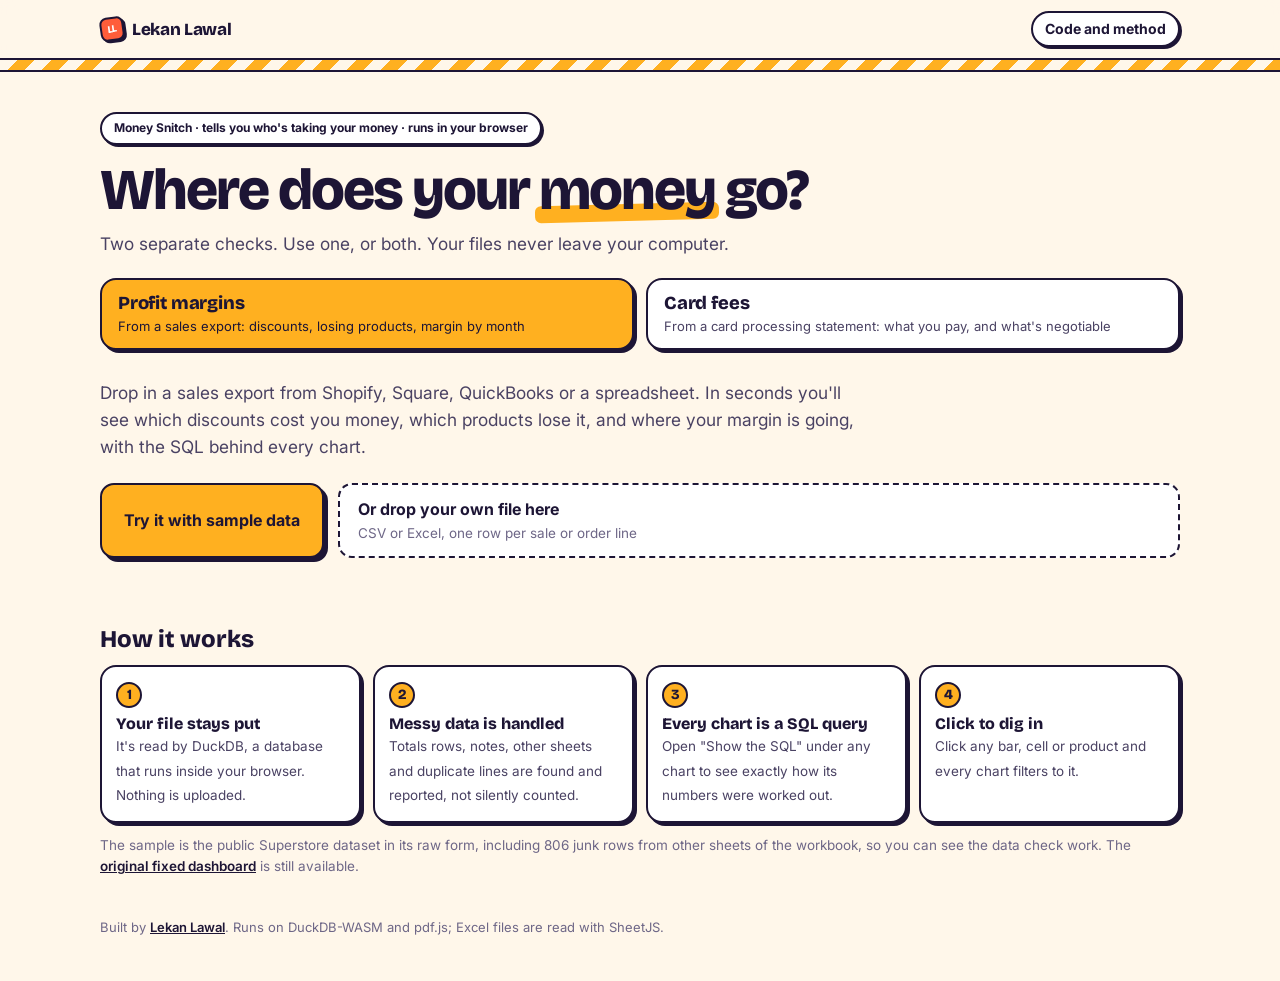
==== index.html @ 4295c37c "Card fees: a general reader for statements in any layout fees/generic.js reads a statement it has no" ====
<!doctype html>
<html lang="en">
<head>
<meta charset="utf-8">
<meta name="viewport" content="width=device-width, initial-scale=1">
<title>Money Snitch | Lekan Lawal</title>
<meta name="description" content="Two checks for a small business, in your browser: drop in a sales export to see where your profit goes, or a card processing statement to see what you really pay to take cards and which part you can negotiate. Nothing is uploaded.">
<link rel="icon" href="https://lekanlawal1.github.io/portfolio-site/assets/favicon.svg" type="image/svg+xml">
<link rel="preconnect" href="https://fonts.googleapis.com">
<link rel="preconnect" href="https://fonts.gstatic.com" crossorigin>
<link href="https://fonts.googleapis.com/css2?family=Bricolage+Grotesque:opsz,wght@12..96,600;12..96,800&family=Inter:wght@400;500;600;700&family=JetBrains+Mono:wght@400;500&display=swap" rel="stylesheet">
<link rel="stylesheet" href="console/style.css?v=20261010c">
<link rel="stylesheet" href="fees/fees.css?v=20261010c">
<script src="https://lekanlawal1.github.io/portfolio-site/portfolio-bar.js" data-project="store" defer></script>
</head>
<body>
<nav class="topbar"><div class="in">
  <a class="home" href="https://lekanlawal1.github.io/portfolio-site/#superstore"><span class="dot">LL</span>Lekan Lawal</a>
  <a class="pill" href="https://github.com/lekanlawal1/project1-bi-dashboard">Code and method</a>
</div></nav>
<div class="band"></div>

<main class="wrap">
  <header class="hero">
    <span class="eyebrow">Money Snitch · tells you who's taking your money · runs in your browser</span>
    <h1>Where does your <span class="hl">money</span> go?</h1>
    <p class="lead">Two separate checks. Use one, or both. Your files never leave your computer.</p>
    <div class="tabs" role="tablist" aria-label="Choose a check">
      <button type="button" role="tab" id="tab-margin" aria-controls="pane-margin" aria-selected="true">
        <b>Profit margins</b><span>From a sales export: discounts, losing products, margin by month</span></button>
      <button type="button" role="tab" id="tab-fees" aria-controls="pane-fees" aria-selected="false" tabindex="-1">
        <b>Card fees</b><span>From a card processing statement: what you pay, and what's negotiable</span></button>
    </div>
  </header>

  <!-- ============================================================ tab 1: margins -->
  <section id="pane-margin" role="tabpanel" aria-labelledby="tab-margin">
    <p class="lead">Drop in a sales export from Shopify, Square, QuickBooks or a spreadsheet. In seconds you'll see which
      discounts cost you money, which products lose it, and where your margin is going, with the SQL behind every chart.</p>
    <div class="start">
      <button type="button" class="btn primary" id="sample">Try it with sample data</button>
      <label class="drop" id="drop">
        <input type="file" id="file" accept=".csv,.xlsx,.xls,text/csv">
        <b>Or drop your own file here</b><span>CSV or Excel, one row per sale or order line</span>
      </label>
    </div>
    <p class="status" id="status" role="status"></p>

    <!-- step 2: confirm the columns -->
    <section class="panel" id="mapping" hidden>
      <h2>Which column is which?</h2>
      <p class="sub">From <b id="map-file"></b>. These are my best guesses: check them, change any that are wrong, then build
        your dashboard. Only the order date and sales are required.</p>
      <div class="map-grid" id="map-rows"></div>
      <div class="map-opts">
        <label>Date format <select id="date-format"></select></label>
        <span id="opt-discount" hidden>The discount column is
          <label><input type="radio" name="dk" value="rate" checked> a percentage or rate</label>
          <label><input type="radio" name="dk" value="amount"> a dollar amount</label></span>
        <span id="opt-cost" hidden>The cost column is
          <label><input type="radio" name="ck" value="total" checked> the total for the line</label>
          <label><input type="radio" name="ck" value="unit"> per unit (times quantity)</label></span>
      </div>
      <p class="warn" id="map-warn"></p>
      <button type="button" class="btn primary" id="build">Build my dashboard</button>
    </section>

    <!-- step 3: the dashboard -->
    <section id="dash" hidden>
      <div class="check" id="check"></div>
      <div class="both" id="both-margin" hidden></div>
      <div class="filters">
        <div class="range">
          <label>From <select id="from"></select></label>
          <label>to <select id="to"></select></label>
          <span class="presets"><button type="button" data-preset="0">All</button><button type="button" data-preset="12">Last 12 months</button><button type="button" data-preset="3">Last 3 months</button></span>
        </div>
        <div class="chips" id="chips"></div>
      </div>
      <div class="kpis" id="kpis"></div>
      <div class="findings" id="findings"></div>
      <div class="grid">
        <article class="card wide" id="c-monthly"></article>
        <article class="card" id="c-discount"></article>
        <article class="card" id="c-category"></article>
        <article class="card wide" id="c-heatmap"></article>
        <article class="card wide" id="c-pareto"></article>
        <article class="card wide" id="c-losers"></article>
      </div>
    </section>

    <section class="how">
      <h2>How it works</h2>
      <div class="steps">
        <div><i>1</i><b>Your file stays put</b><span>It's read by DuckDB, a database that runs inside your browser. Nothing is uploaded.</span></div>
        <div><i>2</i><b>Messy data is handled</b><span>Totals rows, notes, other sheets and duplicate lines are found and reported, not silently counted.</span></div>
        <div><i>3</i><b>Every chart is a SQL query</b><span>Open "Show the SQL" under any chart to see exactly how its numbers were worked out.</span></div>
        <div><i>4</i><b>Click to dig in</b><span>Click any bar, cell or product and every chart filters to it.</span></div>
      </div>
      <p class="note">The sample is the public Superstore dataset in its raw form, including 806 junk rows from other
        sheets of the workbook, so you can see the data check work. The <a href="dashboard/">original fixed dashboard</a>
        is still available.</p>
    </section>
  </section>

  <!-- ============================================================ tab 2: card fees -->
  <section id="pane-fees" role="tabpanel" aria-labelledby="tab-fees" hidden>
    <p class="lead">Drop in the monthly statement from your card processor (the PDF you download from their website), from the US or Canada.
      Every fee is checked: the statement has to add up to the cent, each interchange line is compared with the card
      networks' published rates, and every dollar is sorted into who got it. Only the processor's share is negotiable.</p>
    <div class="start">
      <div class="sample-pair">
        <button type="button" class="btn primary" id="fee-sample" data-fee-sample="sample/sample_statement.pdf" data-label="US sample statement">Try a US sample</button>
        <button type="button" class="btn" id="fee-sample-ca" data-fee-sample="sample/sample_statement_ca.pdf" data-label="Canadian sample statement">Try a Canadian sample</button>
        <button type="button" class="btn" id="fee-sample-other" data-fee-sample="sample/sample_statement_other.pdf" data-label="unfamiliar-layout sample">Try an unfamiliar layout</button>
      </div>
      <label class="drop" id="fee-drop">
        <input type="file" id="fee-file" accept=".pdf,application/pdf">
        <b>Or drop your statement here</b><span>PDF from any processor, US or Canada. Unfamiliar layouts are read by matching their own totals.</span>
      </label>
    </div>
    <p class="status" id="fee-status" role="status"></p>

    <section id="fee-dash" hidden>
      <div class="fee-summary" id="fee-summary"></div>
      <div class="both" id="both-fees" hidden></div>
      <div class="grid">
        <article class="card wide" id="f-split"></article>
        <article class="card wide" id="f-findings"></article>
        <article class="card" id="f-checks"></article>
        <article class="card" id="f-brands"></article>
        <article class="card wide" id="f-rates"></article>
        <article class="card wide" id="f-lines"></article>
        <article class="card" id="f-whatif"></article>
        <article class="card" id="f-days"></article>
      </div>
    </section>

    <section class="panel" id="quick">
      <h2>Quick check, for any statement</h2>
      <p class="sub">If your statement's layout isn't supported yet, two numbers from its summary still tell you your real rate. Drop it in above and the checker fills these in from its labelled totals for you to confirm.</p>
      <div class="quick-grid">
        <label>Card sales this month <span class="money-in"><i>$</i><input id="q-sales" inputmode="decimal" placeholder="e.g. 48,250.00"></span></label>
        <label>Total fees this month <span class="money-in"><i>$</i><input id="q-fees" inputmode="decimal" placeholder="e.g. 1,390.75"></span></label>
        <label>Interchange and card-network fees, if listed <span class="money-in"><i>$</i><input id="q-pass" inputmode="decimal" placeholder="optional"></span></label>
      </div>
      <div class="q-found" id="q-found" hidden></div>
      <p class="quick-out" id="q-out" aria-live="polite"></p>
    </section>

    <section class="how">
      <h2>How it works</h2>
      <div class="steps">
        <div><i>1</i><b>Your statement stays put</b><span>The PDF is read by pdf.js inside your browser. Nothing is uploaded or stored.</span></div>
        <div><i>2</i><b>It has to add up</b><span>Every fee line must match the statement's own totals to the cent, or no results are shown. That's also how unfamiliar layouts are read: the reader looks for the sections that add up exactly to the printed fee total.</span></div>
        <div><i>3</i><b>Checked against published rates</b><span>Each interchange line is compared with Visa's, Mastercard's and Amex's published rates for that program.</span></div>
        <div><i>4</i><b>Who got each dollar</b><span>Every fee is sorted, by written rules you can read, into card-issuing bank, card network or your processor.</span></div>
      </div>
      <p class="note">The samples are made-up businesses' statements in the same layouts as real ones, with a few problems
        planted on purpose. US rates are from Visa's April 2026 schedule, the Amex OptBlue pricing guide (Fall 2025) and a
        published summary of Mastercard's rates; Canadian rates from Visa Canada's own schedules, including the change on
        24 October 2026. Each line says which. This is a check, not financial advice.</p>
    </section>
  </section>
</main>
<div class="tip" id="tip" role="tooltip" hidden></div>
<footer class="wrap foot">Built by <a href="https://lekanlawal1.github.io/portfolio-site/">Lekan Lawal</a>. Runs on DuckDB-WASM and pdf.js; Excel files are read with SheetJS.</footer>
<script src="vendor/xlsx.mini.min.js"></script>
<script src="console/core.js?v=20261010c"></script>
<script src="console/charts.js?v=20261010c"></script>
<script src="console/app.js?v=20261010c"></script>
<script src="fees/statement.js?v=20261010c"></script>
<script src="fees/rates.js?v=20261010c"></script>
<script src="fees/generic.js?v=20261010c"></script>
<script src="fees/check.js?v=20261010c"></script>
<script src="fees/feeapp.js?v=20261010c"></script>
</body>
</html>
---- console/style.css ----
/* Money Snitch. Shares the portfolio's look: cream paper, ink outlines, offset shadows, one accent
   per project (amber, the colour of its building on the island). Data colours are tokens: --pos/--neg
   for profit and loss (a validated diverging pair), --mag for plain magnitudes like sales. */
:root {
  --paper: #FFF7EA; --card: #FFFFFF; --soft: #FFF1D6; --ink: #1D1535; --ink-2: #4A4263; --muted: #6E6787;
  --line: #EADFCB; --edge: #1D1535; --accent: #FFB020; --accent-ink: #1D1535;
  --pos: #2a78d6; --neg: #e34948; --mag: #6f6a8f; --cell: #F6F1E8; --grid: #EADFCB; --axis: #C9BCA3;
  --warn: #6b4a00; --warn-bg: #fff4d6;
}
@media (prefers-color-scheme: dark) {
  :root {
    --paper: #15112B; --card: #1D1840; --soft: #2A2357; --ink: #FFF4E2; --ink-2: #D6CDEB; --muted: #A79FC4;
    --line: #2E2758; --edge: #070513; --accent: #FFC23C; --accent-ink: #15112B;
    --pos: #3987e5; --neg: #e66767; --mag: #a49fc2; --cell: #262052; --grid: #2E2758; --axis: #463D7A;
    --warn: #f5d27a; --warn-bg: #3a2f12;
  }
}
* { box-sizing: border-box; margin: 0; }
html { -webkit-text-size-adjust: 100%; }
body { background: var(--paper); color: var(--ink); font: 16px/1.55 Inter, system-ui, sans-serif; }
a { color: var(--ink); font-weight: 600; }
.wrap { max-width: 1120px; margin: 0 auto; padding: 0 20px; }

.topbar { position: sticky; top: 0; z-index: 20; background: color-mix(in srgb, var(--paper) 90%, transparent); backdrop-filter: blur(8px); border-bottom: 2.5px solid var(--edge); }
.topbar .in { max-width: 1120px; margin: 0 auto; padding: 0 20px; height: 58px; display: flex; align-items: center; justify-content: space-between; gap: 12px; }
.topbar a { text-decoration: none; font-size: 14px; font-weight: 700; display: inline-flex; align-items: center; gap: 8px; }
.topbar .home { font: 800 17px "Bricolage Grotesque", Inter, sans-serif; letter-spacing: -.02em; }
.dot { width: 24px; height: 24px; border-radius: 7px; background: #FF5D3A; border: 2.5px solid var(--edge); box-shadow: 2px 2px 0 var(--edge); display: inline-grid; place-items: center; color: #fff; font-size: 10px; transform: rotate(-8deg); }
.pill { padding: 5px 12px; border: 2px solid var(--edge); border-radius: 999px; background: var(--card); box-shadow: 2px 2px 0 var(--edge); }
.band { height: 12px; background: repeating-linear-gradient(-45deg, var(--accent) 0 12px, transparent 12px 24px); border-bottom: 2.5px solid var(--edge); }

.hero { padding: 40px 0 10px; }
.eyebrow { display: inline-block; font-size: 12px; font-weight: 700; background: var(--card); border: 2px solid var(--edge); border-radius: 999px; padding: 5px 12px; box-shadow: 2px 2px 0 var(--edge); }
h1 { font: 800 clamp(2.2rem, 6vw, 3.6rem)/1.02 "Bricolage Grotesque", Inter, sans-serif; letter-spacing: -.035em; margin: 16px 0 12px; }
h1 .hl { position: relative; white-space: nowrap; }
h1 .hl::after { content: ""; position: absolute; left: -4px; right: -4px; bottom: .06em; height: .3em; background: var(--accent); z-index: -1; border-radius: 6px; transform: rotate(-1.5deg); }
.lead { color: var(--ink-2); font-size: 1.08rem; max-width: 48rem; }
.start { display: flex; gap: 14px; flex-wrap: wrap; align-items: stretch; margin-top: 22px; }
.btn { font: 700 16px Inter, sans-serif; padding: 12px 22px; border: 2.5px solid var(--edge); border-radius: 14px; background: var(--card); color: var(--ink); box-shadow: 4px 4px 0 var(--edge); cursor: pointer; transition: transform .15s, box-shadow .15s; }
.btn.primary { background: var(--accent); color: var(--accent-ink); }
.btn:hover:enabled { transform: translate(-2px, -2px); box-shadow: 6px 6px 0 var(--edge); }
.btn:disabled { opacity: .5; cursor: not-allowed; }
.drop { flex: 1 1 300px; display: flex; flex-direction: column; justify-content: center; gap: 2px; padding: 12px 18px; border: 2.5px dashed var(--edge); border-radius: 14px; background: var(--card); cursor: pointer; transition: background .15s; }
.drop.over, .drop:hover { background: var(--soft); }
.drop input { position: absolute; width: 1px; height: 1px; opacity: 0; }
.drop:focus-within { outline: 3px solid var(--accent); outline-offset: 2px; }
.drop span { font-size: 13.5px; color: var(--muted); }
.status { min-height: 1.5em; margin: 12px 2px 0; font-size: 14px; color: var(--muted); }
.status.bad { color: #c8102e; }

.panel { margin: 22px 0; background: var(--card); border: 2.5px solid var(--edge); border-radius: 18px; padding: 18px 20px; box-shadow: 5px 5px 0 var(--edge); }
.panel h2 { font: 800 1.5rem "Bricolage Grotesque", Inter, sans-serif; letter-spacing: -.02em; }
.sub { color: var(--ink-2); font-size: 14.5px; margin: 4px 0 14px; }
.map-grid { display: grid; grid-template-columns: repeat(2, minmax(0, 1fr)); gap: 4px 24px; }
.map-row { display: grid; grid-template-columns: 150px minmax(0, 1fr); grid-template-areas: "l s" ". e"; gap: 2px 10px; align-items: center; padding: 6px 0; border-top: 1px solid var(--line); }
.map-row span { grid-area: l; font-size: 14px; }
.map-row em { font-style: normal; font-size: 11px; color: var(--muted); font-weight: 600; }
.map-row select { grid-area: s; min-width: 0; }
.map-row .ex { grid-area: e; font-size: 12px; color: var(--muted); min-height: 1em; white-space: nowrap; overflow: hidden; text-overflow: ellipsis; }
select { font: 500 14px Inter, sans-serif; padding: 7px 8px; border: 2px solid var(--edge); border-radius: 10px; background: var(--card); color: var(--ink); }
.map-opts { display: flex; flex-wrap: wrap; gap: 10px 22px; margin: 14px 0 6px; font-size: 14px; color: var(--ink-2); align-items: center; }
.map-opts label { display: inline-flex; gap: 6px; align-items: center; margin-left: 6px; }
.warn { min-height: 1.3em; font-size: 13.5px; color: var(--warn); margin: 6px 0 12px; }

/* dashboard */
#dash { margin-top: 18px; }
.check { background: var(--warn-bg); color: var(--ink); border-radius: 14px; padding: 12px 14px; font-size: 14px; margin-bottom: 14px; }
.check p { margin-bottom: 4px; }
.link { background: none; border: 0; padding: 0; font: 600 13px Inter, sans-serif; color: var(--ink); text-decoration: underline; cursor: pointer; }
.filters { display: flex; flex-wrap: wrap; justify-content: space-between; gap: 10px; align-items: center; margin-bottom: 14px; position: sticky; top: 58px; z-index: 10; background: color-mix(in srgb, var(--paper) 94%, transparent); padding: 8px 0; backdrop-filter: blur(6px); }
.range { display: flex; flex-wrap: wrap; gap: 8px; align-items: center; font-size: 14px; color: var(--ink-2); }
.presets { display: inline-flex; gap: 6px; }
.presets button, .chip { font: 600 12.5px Inter, sans-serif; padding: 5px 10px; border: 2px solid var(--edge); border-radius: 999px; background: var(--card); color: var(--ink); cursor: pointer; }
.presets button:hover { background: var(--soft); }
.chips { display: flex; flex-wrap: wrap; gap: 6px; align-items: center; }
.chip { background: var(--accent); color: var(--accent-ink); }
.hint { font-size: 13px; color: var(--muted); }
.kpis { display: grid; grid-template-columns: repeat(5, minmax(0, 1fr)); gap: 12px; margin-bottom: 14px; }
.tile { background: var(--card); border: 2.5px solid var(--edge); border-radius: 16px; padding: 12px 14px; box-shadow: 3px 3px 0 var(--edge); }
.tile .l { font-size: 12.5px; color: var(--ink-2); font-weight: 600; }
.tile .v { font: 800 1.75rem/1.15 "Bricolage Grotesque", Inter, sans-serif; letter-spacing: -.03em; font-variant-numeric: tabular-nums; }
.tile .dl { font-size: 12.5px; min-height: 1.2em; }
.tile .d { font-weight: 700; }
.tile .d.up { color: var(--pos); } .tile .d.down { color: var(--neg); }
.tile small { color: var(--muted); }
.findings { background: var(--card); border: 2.5px solid var(--edge); border-radius: 16px; padding: 14px 18px; box-shadow: 3px 3px 0 var(--edge); margin-bottom: 16px; }
.findings:empty { display: none; }
.findings h3 { font: 800 1.1rem "Bricolage Grotesque", Inter, sans-serif; margin-bottom: 6px; }
.findings ul { padding-left: 18px; }
.findings li { margin: 4px 0; font-size: 14.5px; }
.findings a { font-weight: 500; text-decoration-color: var(--axis); }
.findings .fine { font-size: 12px; color: var(--muted); margin-top: 6px; }
.grid { display: grid; grid-template-columns: repeat(2, minmax(0, 1fr)); gap: 16px; align-items: start; }
.card { background: var(--card); border: 2.5px solid var(--edge); border-radius: 18px; padding: 16px 18px; box-shadow: 4px 4px 0 var(--edge); min-width: 0; scroll-margin-top: 130px; }
.card:empty { display: none; }
.card.wide { grid-column: 1 / -1; }
.card-head h3 { font: 800 1.15rem "Bricolage Grotesque", Inter, sans-serif; letter-spacing: -.01em; }
.card-head p { font-size: 13.5px; color: var(--ink-2); margin: 2px 0 10px; }
.chart-label { font-size: 12.5px; font-weight: 700; color: var(--ink-2); margin: 8px 0 2px; }
.empty { color: var(--muted); font-size: 14px; }

/* charts */
svg.chart { display: block; width: 100%; height: auto; overflow: visible; }
svg.chart .grid { stroke: var(--grid); }
svg.chart .grid.zero, svg.chart .axis { stroke: var(--axis); }
svg.chart .tick { fill: var(--muted); font: 11px Inter, sans-serif; }
svg.chart .note { fill: var(--ink-2); font: 600 11.5px Inter, sans-serif; }
svg.chart .bar.pos, svg.chart .mk.pos { fill: var(--pos); }
svg.chart .bar.neg, svg.chart .mk.neg { fill: var(--neg); }
svg.chart .bar.mag { fill: var(--mag); }
svg.chart .bar { cursor: pointer; }
svg.chart .bar:hover, svg.chart .bar:focus { opacity: .75; outline: none; }
svg.chart .line { fill: none; stroke: var(--ink-2); stroke-width: 2; }
svg.chart .mk { stroke: var(--card); stroke-width: 2; }
svg.chart .hit { fill: transparent; cursor: pointer; }
svg.chart .pt:focus { outline: none; }
svg.chart .pt:focus .mk, svg.chart .pt:hover .mk { r: 6; }
svg.chart .loss-zone { fill: color-mix(in oklab, var(--neg) 10%, transparent); }
svg.chart .mark { stroke: var(--ink-2); stroke-dasharray: 3 3; }
svg.chart .hitband { fill: transparent; cursor: pointer; }
svg.chart .hitband:hover, svg.chart .hitband:focus { fill: color-mix(in oklab, var(--ink) 6%, transparent); outline: none; }
.hbars { display: grid; gap: 2px; }
.hrow { display: grid; grid-template-columns: minmax(0, 140px) minmax(0, 1fr) 70px; gap: 10px; align-items: center; padding: 5px 4px; border-radius: 8px; cursor: pointer; font-size: 13.5px; }
.hrow:hover, .hrow:focus, .hrow.on { background: var(--soft); outline: none; }
.hrow.on .hl { font-weight: 700; }
.hl { white-space: nowrap; overflow: hidden; text-overflow: ellipsis; }
.track { position: relative; height: 14px; }
.track .zero { position: absolute; left: 50%; top: -3px; bottom: -3px; width: 1px; background: var(--axis); }
.track .fill { position: absolute; top: 2px; height: 10px; border-radius: 4px; }
.fill.pos { background: var(--pos); } .fill.neg { background: var(--neg); } .fill.mag { background: var(--mag); }
.hv { text-align: right; font-variant-numeric: tabular-nums; color: var(--ink-2); }
.heat-wrap { overflow-x: auto; }
table.heat { border-collapse: separate; border-spacing: 3px; width: 100%; font-size: 13px; font-variant-numeric: tabular-nums; }
table.heat th { font-weight: 700; color: var(--ink-2); text-align: left; padding: 4px 6px; white-space: nowrap; }
table.heat thead th { text-align: center; }
table.heat td { text-align: center; padding: 10px 6px; border-radius: 8px; color: var(--ink); cursor: pointer; font-weight: 600; }
table.heat td:hover, table.heat td:focus { outline: 2.5px solid var(--edge); outline-offset: -1px; }
table.heat td.none { color: var(--muted); cursor: default; background: none; }
.tablewrap { overflow-x: auto; }
table.data { border-collapse: collapse; width: 100%; font-size: 13.5px; }
table.data th, table.data td { padding: 7px 8px; border-bottom: 1px solid var(--line); text-align: left; }
table.data th { font-size: 12px; color: var(--muted); font-weight: 700; }
table.data .n { text-align: right; font-variant-numeric: tabular-nums; white-space: nowrap; }
table.data .neg { color: var(--neg); font-weight: 700; }
table.data tbody tr { cursor: pointer; }
table.data tbody tr:hover, table.data tbody tr:focus { background: var(--soft); outline: none; }
details.sql { margin-top: 12px; }
details.sql summary { cursor: pointer; font-size: 13px; font-weight: 700; color: var(--ink-2); }
details.sql pre { margin-top: 8px; background: var(--soft); border: 2px solid var(--edge); border-radius: 12px; padding: 12px; overflow-x: auto; font: 12.5px/1.5 "JetBrains Mono", ui-monospace, monospace; white-space: pre-wrap; color: var(--ink); }
.tip { position: absolute; z-index: 50; max-width: 280px; background: var(--ink); color: var(--paper); font-size: 12.5px; line-height: 1.45; padding: 8px 10px; border-radius: 10px; pointer-events: none; }

.how { margin: 34px 0 10px; }
.how h2 { font: 800 1.5rem "Bricolage Grotesque", Inter, sans-serif; margin-bottom: 12px; }
.steps { display: grid; grid-template-columns: repeat(4, 1fr); gap: 12px; }
.steps > div { background: var(--card); border: 2.5px solid var(--edge); border-radius: 16px; padding: 14px; box-shadow: 3px 3px 0 var(--edge); }
.steps i { font: 800 14px "Bricolage Grotesque", Inter, sans-serif; font-style: normal; display: inline-grid; place-items: center; width: 26px; height: 26px; border: 2px solid var(--edge); border-radius: 50%; background: var(--accent); color: var(--accent-ink); margin-bottom: 6px; }
.steps b { display: block; font: 800 1rem "Bricolage Grotesque", Inter, sans-serif; }
.steps span { font-size: 13.5px; color: var(--ink-2); }
.note { color: var(--muted); font-size: 13.5px; margin-top: 12px; }
.foot { padding: 30px 20px 44px; color: var(--muted); font-size: 13px; }

@media (max-width: 960px) { .kpis { grid-template-columns: repeat(3, minmax(0, 1fr)); } .steps { grid-template-columns: 1fr 1fr; } }
@media (max-width: 760px) { .grid, .map-grid { grid-template-columns: 1fr; } .card.wide { grid-column: auto; } }
@media (max-width: 520px) {
  .wrap, .topbar .in { padding-left: 16px; padding-right: 16px; }
  .topbar .pill { display: none; }
  .kpis { grid-template-columns: 1fr 1fr; }
  .hrow { grid-template-columns: minmax(0, 1fr) auto; grid-template-areas: "l v" "t t"; gap: 2px 8px; }
  .hrow .hl { grid-area: l; } .hrow .hv { grid-area: v; } .hrow .track { grid-area: t; }
  .map-row { grid-template-columns: 1fr; grid-template-areas: "l" "s" "e"; }
  .filters { position: static; }
}
@media (prefers-reduced-motion: reduce) { * { transition: none !important; } }
---- fees/fees.css ----
/* Card fees tab and the two tabs. Builds on console/style.css. Who-gets-the-money colours:
   the two pass-through parts are quiet slates, the negotiable part is the project's amber. */
:root { --c-bank: #55657f; --c-net: #a3aec2; --ok: #1f7a4d; --bad: #c8102e; --info: #2a6fb0; }
@media (prefers-color-scheme: dark) {
  :root { --c-bank: #8e9cb8; --c-net: #4f5a74; --ok: #5fd39a; --bad: #ff7b7b; --info: #7fb2ec; }
}

/* tabs */
.tabs { display: grid; grid-template-columns: 1fr 1fr; gap: 12px; margin: 20px 0 6px; }
.tabs [role="tab"] { text-align: left; font: inherit; color: var(--ink); background: var(--card); border: 2.5px solid var(--edge); border-radius: 16px;
  padding: 12px 16px; box-shadow: 3px 3px 0 var(--edge); cursor: pointer; display: grid; gap: 2px; transition: transform .15s, box-shadow .15s; }
.tabs [role="tab"] b { font: 800 1.15rem "Bricolage Grotesque", Inter, sans-serif; letter-spacing: -.01em; }
.tabs [role="tab"] span { font-size: 13px; color: var(--ink-2); }
.tabs [role="tab"]:hover { transform: translate(-1px, -1px); box-shadow: 4px 4px 0 var(--edge); }
.tabs [role="tab"][aria-selected="true"] { background: var(--accent); color: var(--accent-ink); }
.tabs [role="tab"][aria-selected="true"] span { color: var(--accent-ink); }
.tabs [role="tab"]:focus-visible { outline: 3px solid var(--ink); outline-offset: 2px; }
[role="tabpanel"] > .lead { margin-top: 14px; }

/* summary */
#fee-dash { margin-top: 18px; }
.fee-summary { background: var(--card); border: 2.5px solid var(--edge); border-radius: 18px; padding: 16px 20px; box-shadow: 4px 4px 0 var(--edge); margin-bottom: 16px; }
.fee-summary p { margin: 6px 0; color: var(--ink-2); max-width: 60rem; }
.fee-summary .kicker { font-size: 12.5px; color: var(--muted); font-weight: 600; margin-top: 0; }
.fee-summary .headline { font: 700 1.25rem/1.35 "Bricolage Grotesque", Inter, sans-serif; color: var(--ink); }
.fee-summary b { color: var(--ink); }
.verdict { font-size: 14px; padding: 8px 12px; border-radius: 10px; }
.verdict.good { background: color-mix(in oklab, var(--ok) 12%, var(--card)); }
.verdict.warn { background: var(--warn-bg); }
.fee-kpis { grid-template-columns: repeat(4, minmax(0, 1fr)); margin: 14px 0 0; }
.tile.hot { background: var(--accent); color: var(--accent-ink); }
.tile.hot .l, .tile.hot .dl { color: var(--accent-ink); }
.both { background: var(--soft); border: 2px dashed var(--edge); border-radius: 14px; padding: 12px 14px; font-size: 14.5px; margin-bottom: 16px; }

/* where the fees went */
.split { display: flex; height: 34px; border: 2.5px solid var(--edge); border-radius: 10px; overflow: hidden; }
.split i { display: block; min-width: 3px; cursor: default; }
.split i + i { border-left: 2px solid var(--card); }
.split i:focus { outline: 3px solid var(--ink); outline-offset: -3px; }
.legend { display: grid; grid-template-columns: repeat(auto-fit, minmax(220px, 1fr)); gap: 8px 18px; margin-top: 12px; }
.legend > div { display: grid; grid-template-columns: 14px 1fr auto; gap: 0 8px; align-items: baseline; font-size: 14px; }
.legend small { grid-column: 2 / -1; color: var(--muted); font-size: 12.5px; }
.legend .amt { font-weight: 700; font-variant-numeric: tabular-nums; }
.sw { display: inline-block; width: 12px; height: 12px; border-radius: 3px; border: 1.5px solid var(--edge); margin-right: 6px; vertical-align: -1px; }
.legend .sw { margin: 0; }

/* findings */
.flist { list-style: none; padding: 0; display: grid; gap: 10px; counter-reset: f; }
.flist li { border: 2px solid var(--line); border-left: 6px solid var(--c-net); border-radius: 12px; padding: 10px 12px; }
.flist li.k-overcharge, .flist li.k-downgrade { border-left-color: var(--neg); }
.flist li.k-markup, .flist li.k-fixed { border-left-color: var(--accent); }
.flist li.k-habit { border-left-color: var(--pos); }
.flist .ft { display: flex; justify-content: space-between; gap: 10px; align-items: baseline; }
.flist .ft b { font-size: 15px; }
.flist .amt { font: 800 1.05rem "Bricolage Grotesque", Inter, sans-serif; white-space: nowrap; font-variant-numeric: tabular-nums; }
.flist .amt small { font: 500 12px Inter, sans-serif; color: var(--muted); }
.flist p { font-size: 14px; color: var(--ink-2); margin-top: 3px; }

/* checks */
.checks { list-style: none; padding: 0; display: grid; gap: 6px; }
.checks li { display: grid; grid-template-columns: 24px 1fr; gap: 8px; font-size: 13.5px; }
.checks .mark { width: 22px; height: 22px; border-radius: 50%; display: grid; place-items: center; font-weight: 800; color: #fff; font-size: 13px; }
.checks .ok .mark { background: var(--ok); } .checks .bad .mark { background: var(--bad); }
.checks small { display: block; color: var(--muted); font-size: 12px; overflow-wrap: anywhere; }
.checks .bad b { color: var(--bad); }
.fine { font-size: 12px; color: var(--muted); margin-top: 8px; }
.fine a { font-weight: 500; }

/* tables */
.chipbar { display: flex; flex-wrap: wrap; gap: 6px; margin-bottom: 8px; }
.chipbar .chip { background: var(--card); color: var(--ink); }
.chipbar .chip.on { background: var(--accent); color: var(--accent-ink); }
.chipbar .chip span { font-weight: 500; opacity: .75; }
table.fees-t td { vertical-align: top; }
table.fees-t td:first-child { min-width: 180px; }
table.fees-t tbody tr { cursor: default; }
.sub2 { display: block; font-size: 11.5px; color: var(--muted); font-weight: 500; }
.badge { display: inline-block; font-size: 11.5px; font-weight: 700; padding: 2px 8px; border-radius: 999px; white-space: nowrap; border: 1.5px solid currentColor; }
.badge.ok { color: var(--ok); } .badge.bad { color: var(--bad); } .badge.info { color: var(--info); } .badge.none { color: var(--muted); }
#f-lines .tablewrap, #f-rates .tablewrap { max-height: 520px; overflow-y: auto; }
#f-lines thead th, #f-rates thead th { position: sticky; top: 0; background: var(--card); }

/* what if, and the quick check */
.wi, .quick-grid { display: grid; grid-template-columns: repeat(auto-fit, minmax(170px, 1fr)); gap: 10px 16px; }
.wi label, .quick-grid label { display: grid; gap: 4px; font-size: 13px; font-weight: 600; color: var(--ink-2); }
.money-in { display: flex; align-items: center; border: 2px solid var(--edge); border-radius: 10px; background: var(--card); overflow: hidden; }
.money-in i { font-style: normal; padding: 0 8px; color: var(--muted); font-weight: 700; }
.money-in input { flex: 1; min-width: 0; border: 0; background: transparent; color: var(--ink); font: 600 15px Inter, sans-serif; padding: 8px 8px 8px 0; font-variant-numeric: tabular-nums; }
.money-in input:focus { outline: none; } .money-in:focus-within { outline: 3px solid var(--accent); outline-offset: 1px; }
.wi-out, .quick-out { margin-top: 12px; font-size: 15px; min-height: 1.4em; }
.quick-out .fine { display: block; }
#quick { margin-top: 26px; }

@media (max-width: 760px) { .fee-kpis { grid-template-columns: 1fr 1fr; } }
@media (max-width: 520px) { .tabs { grid-template-columns: 1fr; } .tabs [role="tab"] span { font-size: 12.5px; } .fee-summary .headline { font-size: 1.1rem; } }

.sample-pair { display: flex; flex-direction: column; gap: 10px; }
.q-found { margin-top: 12px; background: var(--warn-bg); border-radius: 12px; padding: 10px 14px; font-size: 14px; }
.q-found ul { margin: 4px 0 0; padding-left: 18px; }
.q-found li { overflow-wrap: anywhere; }
@media (max-width: 520px) { table.fees-t td:first-child { min-width: 128px; } table.fees-t { font-size: 12.5px; } }
.fee-summary .gen { font-size: 13.5px; background: var(--soft); border-radius: 10px; padding: 8px 12px; overflow-wrap: anywhere; }
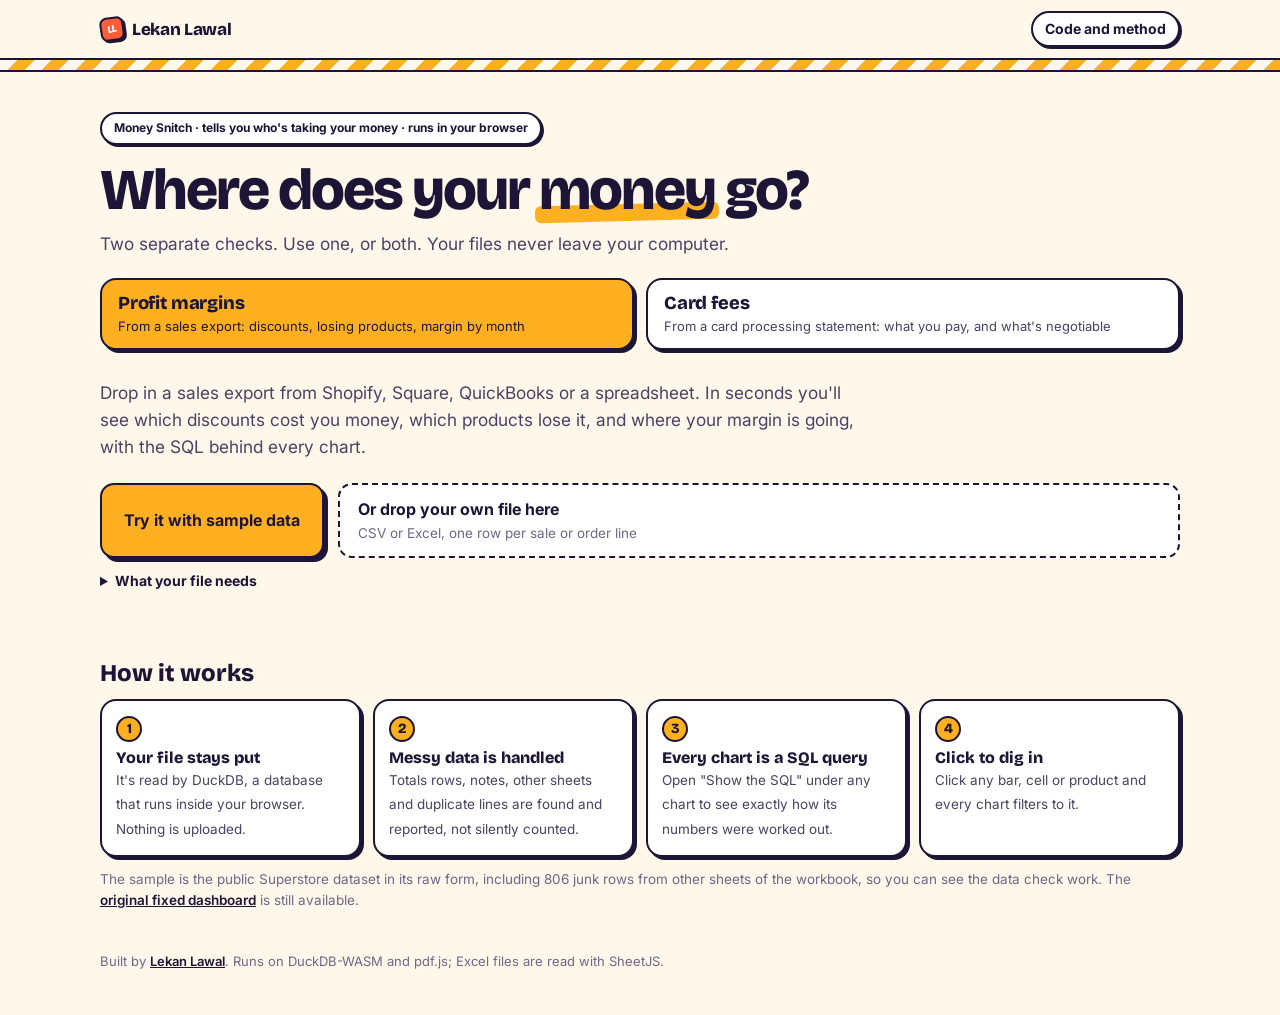
==== commit 0b01e8ac: "Bring-your-own-data: what a file needs, a CSV template, and clearer column matching Under the drop z" ====
--- a/index.html
+++ b/index.html
@@ -9,8 +9,8 @@
 <link rel="preconnect" href="https://fonts.googleapis.com">
 <link rel="preconnect" href="https://fonts.gstatic.com" crossorigin>
 <link href="https://fonts.googleapis.com/css2?family=Bricolage+Grotesque:opsz,wght@12..96,600;12..96,800&family=Inter:wght@400;500;600;700&family=JetBrains+Mono:wght@400;500&display=swap" rel="stylesheet">
-<link rel="stylesheet" href="console/style.css?v=20261010c">
-<link rel="stylesheet" href="fees/fees.css?v=20261010c">
+<link rel="stylesheet" href="console/style.css?v=20261103">
+<link rel="stylesheet" href="fees/fees.css?v=20261103">
 <script src="https://lekanlawal1.github.io/portfolio-site/portfolio-bar.js" data-project="store" defer></script>
 </head>
 <body>
@@ -44,6 +44,22 @@
         <b>Or drop your own file here</b><span>CSV or Excel, one row per sale or order line</span>
       </label>
     </div>
+    <details class="needs">
+      <summary>What your file needs</summary>
+      <div class="needs-body">
+        <p><b>Required:</b> one row per sale or order line, with an <b>order date</b> and a <b>sales amount</b>.</p>
+        <p><b>Each extra column unlocks more:</b></p>
+        <ul>
+          <li><b>Profit</b> or <b>cost</b>: margins and the products that lose money</li>
+          <li><b>Discount</b> (a rate like 0.2, or a dollar amount): where discounting stops paying</li>
+          <li><b>Category</b>, <b>product</b>, <b>region</b>: the breakdowns and the heatmap</li>
+          <li><b>Quantity</b>, <b>customer</b>, <b>order ID</b>: used where they help</li>
+        </ul>
+        <p>Exports from Shopify, Square, Clover and QuickBooks work as they are; the column names don't need to match.
+          For Excel files, the first sheet is read.</p>
+        <a class="btn small" href="sample/money-snitch-template.csv" download>Download a template (CSV)</a>
+      </div>
+    </details>
     <p class="status" id="status" role="status"></p>
 
     <!-- step 2: confirm the columns -->
@@ -51,6 +67,8 @@
       <h2>Which column is which?</h2>
       <p class="sub">From <b id="map-file"></b>. These are my best guesses: check them, change any that are wrong, then build
         your dashboard. Only the order date and sales are required.</p>
+      <p class="map-summary" id="map-summary"></p>
+      <div class="map-head" aria-hidden="true"><span></span><span>Your column</span><span></span><span>Becomes</span></div>
       <div class="map-grid" id="map-rows"></div>
       <div class="map-opts">
         <label>Date format <select id="date-format"></select></label>
@@ -166,13 +184,13 @@
 <div class="tip" id="tip" role="tooltip" hidden></div>
 <footer class="wrap foot">Built by <a href="https://lekanlawal1.github.io/portfolio-site/">Lekan Lawal</a>. Runs on DuckDB-WASM and pdf.js; Excel files are read with SheetJS.</footer>
 <script src="vendor/xlsx.mini.min.js"></script>
-<script src="console/core.js?v=20261010c"></script>
-<script src="console/charts.js?v=20261010c"></script>
-<script src="console/app.js?v=20261010c"></script>
-<script src="fees/statement.js?v=20261010c"></script>
-<script src="fees/rates.js?v=20261010c"></script>
-<script src="fees/generic.js?v=20261010c"></script>
-<script src="fees/check.js?v=20261010c"></script>
-<script src="fees/feeapp.js?v=20261010c"></script>
+<script src="console/core.js?v=20261103"></script>
+<script src="console/charts.js?v=20261103"></script>
+<script src="console/app.js?v=20261103"></script>
+<script src="fees/statement.js?v=20261103"></script>
+<script src="fees/rates.js?v=20261103"></script>
+<script src="fees/generic.js?v=20261103"></script>
+<script src="fees/check.js?v=20261103"></script>
+<script src="fees/feeapp.js?v=20261103"></script>
 </body>
 </html>
--- a/console/style.css
+++ b/console/style.css
@@ -47,16 +47,63 @@
 .drop span { font-size: 13.5px; color: var(--muted); }
 .status { min-height: 1.5em; margin: 12px 2px 0; font-size: 14px; color: var(--muted); }
 .status.bad { color: #c8102e; }
+/* Bouncing bars while something is loading: a little bar chart coming to life.
+   Adapted from a loader on Uiverse.io by satyamchaudharydev (MIT). */
+.status.working { display: flex; align-items: center; gap: 10px; color: var(--ink-2); font-weight: 600; }
+.loading-bars { display: inline-flex; align-items: flex-end; gap: 3px; height: 18px; flex: none; }
+.loading-bars i { width: 5px; height: 9px; background: var(--accent); border: 1.5px solid var(--edge); border-radius: 2px;
+  transform-origin: bottom; animation: loading-bars-grow 1s ease-in-out infinite; }
+.loading-bars i:nth-child(2) { animation-delay: .15s; background: var(--pos); }
+.loading-bars i:nth-child(3) { animation-delay: .3s; }
+.loading-bars i:nth-child(4) { animation-delay: .45s; background: var(--pos); }
+@keyframes loading-bars-grow { 0%, 100% { transform: scaleY(1); } 50% { transform: scaleY(1.9); } }
+/* finished: a tick, then the message */
+.status.ok { display: flex; align-items: center; gap: 8px; color: var(--ink); font-weight: 600; }
+.done-tick { display: inline-grid; place-items: center; width: 18px; height: 18px; flex: none; border-radius: 50%; background: #1E7B45; color: #fff; font-size: 11px; font-weight: 800; }
+/* skeleton: the dashboard's layout in grey, shimmering, until the first charts arrive */
+.sk { border-radius: 6px; background: linear-gradient(90deg, var(--line) 0%, var(--cell) 50%, var(--line) 100%) 0 0 / 200% 100%; animation: sk-shimmer 1.3s ease-in-out infinite; }
+.sk-line { height: 12px; margin: 8px 0; }
+.sk-line.short { width: 45%; }
+.sk-line.big { height: 26px; width: 70%; }
+.sk-chart { height: 180px; margin-top: 14px; border-radius: 10px; }
+@keyframes sk-shimmer { to { background-position: -200% 0; } }
+@media (prefers-reduced-motion: reduce) { .sk { animation: none; } }
+@media (prefers-reduced-motion: reduce) { .loading-bars i { animation-duration: 2.4s; } }
 
 .panel { margin: 22px 0; background: var(--card); border: 2.5px solid var(--edge); border-radius: 18px; padding: 18px 20px; box-shadow: 5px 5px 0 var(--edge); }
 .panel h2 { font: 800 1.5rem "Bricolage Grotesque", Inter, sans-serif; letter-spacing: -.02em; }
 .sub { color: var(--ink-2); font-size: 14.5px; margin: 4px 0 14px; }
-.map-grid { display: grid; grid-template-columns: repeat(2, minmax(0, 1fr)); gap: 4px 24px; }
-.map-row { display: grid; grid-template-columns: 150px minmax(0, 1fr); grid-template-areas: "l s" ". e"; gap: 2px 10px; align-items: center; padding: 6px 0; border-top: 1px solid var(--line); }
-.map-row span { grid-area: l; font-size: 14px; }
-.map-row em { font-style: normal; font-size: 11px; color: var(--muted); font-weight: 600; }
-.map-row select { grid-area: s; min-width: 0; }
-.map-row .ex { grid-area: e; font-size: 12px; color: var(--muted); min-height: 1em; white-space: nowrap; overflow: hidden; text-overflow: ellipsis; }
+/* what a file needs, with a template to start from */
+.needs { margin: 12px 0 0; font-size: 14px; color: var(--ink-2); max-width: 48rem; }
+.needs summary { cursor: pointer; font-weight: 700; color: var(--ink); width: fit-content; }
+.needs-body { margin-top: 8px; padding: 12px 16px; background: var(--card); border: 2px solid var(--line); border-radius: 14px; }
+.needs-body p { margin: 0 0 6px; }
+.needs-body ul { margin: 0 0 8px; padding-left: 20px; }
+.needs-body li { margin: 2px 0; }
+.btn.small { display: inline-block; font-size: 14px; padding: 7px 14px; box-shadow: 3px 3px 0 var(--edge); text-decoration: none; margin-top: 4px; }
+/* matching columns: your column (with examples from it) -> what it becomes, with a mark for each row */
+.map-summary { font-size: 14px; color: var(--ink-2); margin: 0 0 10px; }
+.map-head, .map-row { display: grid; grid-template-columns: 26px minmax(0, 1.15fr) 26px minmax(0, 1fr); gap: 10px; align-items: center; }
+.map-head { font-size: 12px; font-weight: 700; letter-spacing: .04em; text-transform: uppercase; color: var(--muted); padding: 0 0 4px; }
+.map-grid { display: grid; gap: 0; }
+.map-row { padding: 8px 0; border-top: 1px solid var(--line); }
+.map-state { width: 20px; height: 20px; border-radius: 50%; display: grid; place-items: center; font-size: 11px; font-weight: 800; border: 2px solid var(--axis); color: var(--muted); }
+.map-row.ok .map-state { background: #1E7B45; border-color: #1E7B45; color: #fff; }
+.map-row.missing .map-state { background: var(--neg); border-color: var(--neg); color: #fff; }
+.map-yours { min-width: 0; display: grid; gap: 3px; }
+.map-yours select { width: 100%; min-width: 0; }
+.map-row .ex { font-size: 12px; color: var(--muted); min-height: 1em; white-space: nowrap; overflow: hidden; text-overflow: ellipsis; }
+.map-arrow { color: var(--muted); font-size: 18px; text-align: center; }
+.map-field { min-width: 0; font-size: 14px; }
+.map-field b { color: var(--ink); }
+.map-field em { font-style: normal; font-size: 11px; font-weight: 700; margin-left: 4px; color: var(--muted); }
+.map-row.missing .map-field em { color: var(--neg); }
+.map-field small { display: block; font-size: 12px; color: var(--muted); }
+@media (max-width: 620px) {
+  .map-head { display: none; }
+  .map-row { grid-template-columns: 26px minmax(0, 1fr); grid-template-areas: "s f" ". y"; }
+  .map-row .map-state { grid-area: s; } .map-row .map-field { grid-area: f; } .map-row .map-yours { grid-area: y; } .map-row .map-arrow { display: none; }
+}
 select { font: 500 14px Inter, sans-serif; padding: 7px 8px; border: 2px solid var(--edge); border-radius: 10px; background: var(--card); color: var(--ink); }
 .map-opts { display: flex; flex-wrap: wrap; gap: 10px 22px; margin: 14px 0 6px; font-size: 14px; color: var(--ink-2); align-items: center; }
 .map-opts label { display: inline-flex; gap: 6px; align-items: center; margin-left: 6px; }
@@ -160,14 +207,13 @@
 .foot { padding: 30px 20px 44px; color: var(--muted); font-size: 13px; }
 
 @media (max-width: 960px) { .kpis { grid-template-columns: repeat(3, minmax(0, 1fr)); } .steps { grid-template-columns: 1fr 1fr; } }
-@media (max-width: 760px) { .grid, .map-grid { grid-template-columns: 1fr; } .card.wide { grid-column: auto; } }
+@media (max-width: 760px) { .grid { grid-template-columns: 1fr; } .card.wide { grid-column: auto; } }
 @media (max-width: 520px) {
   .wrap, .topbar .in { padding-left: 16px; padding-right: 16px; }
   .topbar .pill { display: none; }
   .kpis { grid-template-columns: 1fr 1fr; }
   .hrow { grid-template-columns: minmax(0, 1fr) auto; grid-template-areas: "l v" "t t"; gap: 2px 8px; }
   .hrow .hl { grid-area: l; } .hrow .hv { grid-area: v; } .hrow .track { grid-area: t; }
-  .map-row { grid-template-columns: 1fr; grid-template-areas: "l" "s" "e"; }
   .filters { position: static; }
 }
 @media (prefers-reduced-motion: reduce) { * { transition: none !important; } }
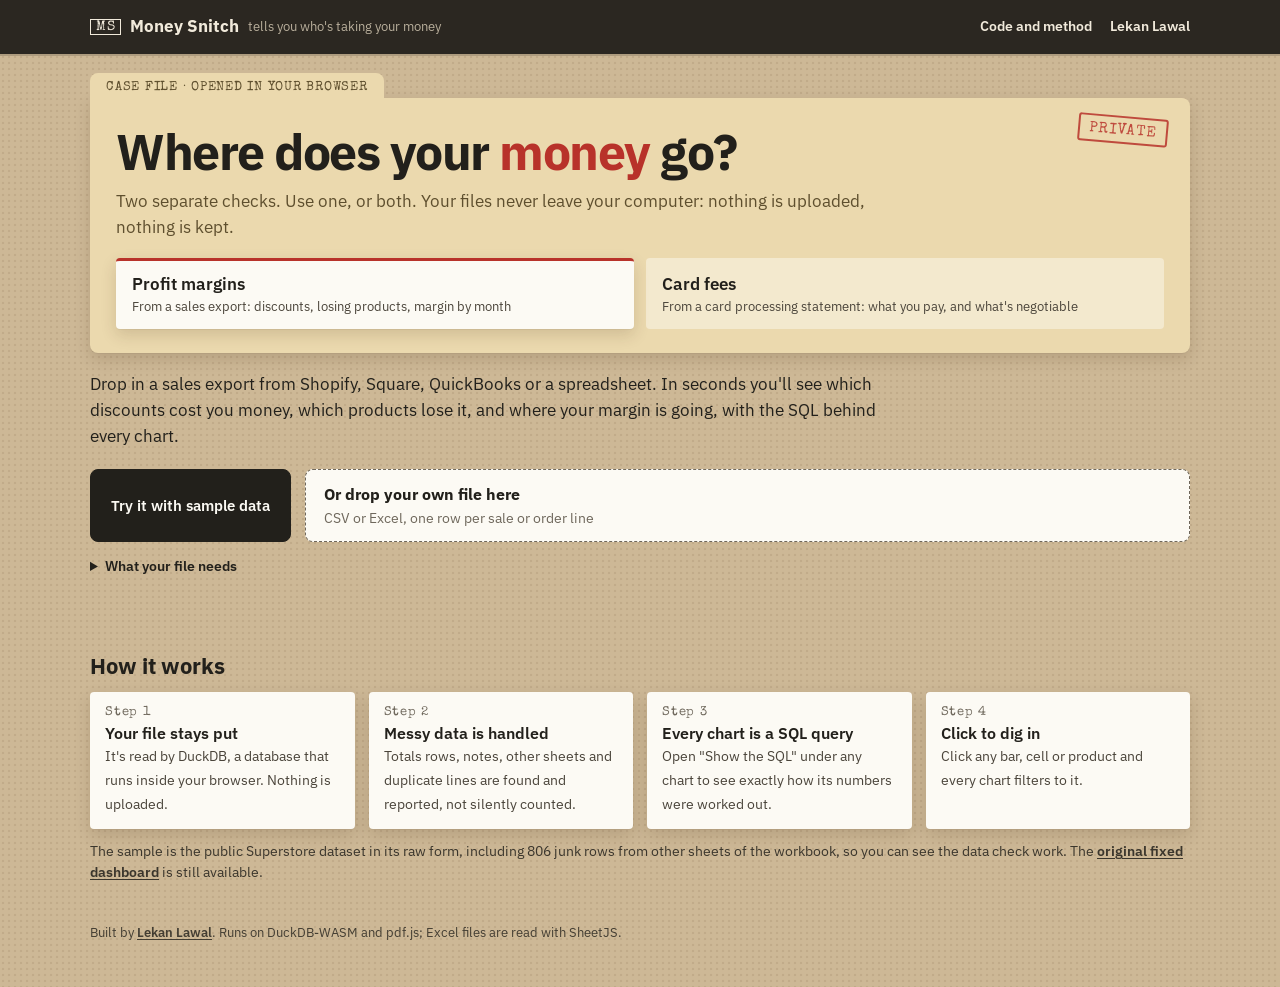
==== commit 5bb5c678: "Redesign as a case file, with a note on what to check next for every finding Paper sheets on a board" ====
--- a/index.html
+++ b/index.html
@@ -8,23 +8,25 @@
 <link rel="icon" href="https://lekanlawal1.github.io/portfolio-site/assets/favicon.svg" type="image/svg+xml">
 <link rel="preconnect" href="https://fonts.googleapis.com">
 <link rel="preconnect" href="https://fonts.gstatic.com" crossorigin>
-<link href="https://fonts.googleapis.com/css2?family=Bricolage+Grotesque:opsz,wght@12..96,600;12..96,800&family=Inter:wght@400;500;600;700&family=JetBrains+Mono:wght@400;500&display=swap" rel="stylesheet">
-<link rel="stylesheet" href="console/style.css?v=20261103">
-<link rel="stylesheet" href="fees/fees.css?v=20261103">
+<link href="https://fonts.googleapis.com/css2?family=IBM+Plex+Sans:wght@400;500;600;700&family=IBM+Plex+Mono:wght@500;600&family=Special+Elite&display=swap" rel="stylesheet">
+<link rel="stylesheet" href="console/style.css?v=20261105">
+<link rel="stylesheet" href="fees/fees.css?v=20261105">
 <script src="https://lekanlawal1.github.io/portfolio-site/portfolio-bar.js" data-project="store" defer></script>
 </head>
 <body>
 <nav class="topbar"><div class="in">
-  <a class="home" href="https://lekanlawal1.github.io/portfolio-site/#superstore"><span class="dot">LL</span>Lekan Lawal</a>
+  <a class="brand" href="./"><i>MS</i>Money Snitch <small>tells you who's taking your money</small></a>
   <a class="pill" href="https://github.com/lekanlawal1/project1-bi-dashboard">Code and method</a>
+  <a class="home" href="https://lekanlawal1.github.io/portfolio-site/#superstore">Lekan Lawal</a>
 </div></nav>
 <div class="band"></div>
 
 <main class="wrap">
   <header class="hero">
-    <span class="eyebrow">Money Snitch · tells you who's taking your money · runs in your browser</span>
+    <span class="eyebrow">Case file · opened in your browser</span>
+    <span class="stamp" aria-hidden="true">Private</span>
     <h1>Where does your <span class="hl">money</span> go?</h1>
-    <p class="lead">Two separate checks. Use one, or both. Your files never leave your computer.</p>
+    <p class="lead">Two separate checks. Use one, or both. Your files never leave your computer: nothing is uploaded, nothing is kept.</p>
     <div class="tabs" role="tablist" aria-label="Choose a check">
       <button type="button" role="tab" id="tab-margin" aria-controls="pane-margin" aria-selected="true">
         <b>Profit margins</b><span>From a sales export: discounts, losing products, margin by month</span></button>
@@ -184,13 +186,14 @@
 <div class="tip" id="tip" role="tooltip" hidden></div>
 <footer class="wrap foot">Built by <a href="https://lekanlawal1.github.io/portfolio-site/">Lekan Lawal</a>. Runs on DuckDB-WASM and pdf.js; Excel files are read with SheetJS.</footer>
 <script src="vendor/xlsx.mini.min.js"></script>
-<script src="console/core.js?v=20261103"></script>
-<script src="console/charts.js?v=20261103"></script>
-<script src="console/app.js?v=20261103"></script>
-<script src="fees/statement.js?v=20261103"></script>
-<script src="fees/rates.js?v=20261103"></script>
-<script src="fees/generic.js?v=20261103"></script>
-<script src="fees/check.js?v=20261103"></script>
-<script src="fees/feeapp.js?v=20261103"></script>
+<script src="console/core.js?v=20261105"></script>
+<script src="console/charts.js?v=20261105"></script>
+<script src="console/app.js?v=20261105"></script>
+<script src="fees/statement.js?v=20261105"></script>
+<script src="fees/rates.js?v=20261105"></script>
+<script src="fees/generic.js?v=20261105"></script>
+<script src="fees/check.js?v=20261105"></script>
+<script src="fees/feeapp.js?v=20261105"></script>
+<script type="module" src="https://static.cloudflareinsights.com/beacon.min.js" data-cf-beacon='{"token": "50d455a6ac424591b8acaa97dc3975a9"}'></script>
 </body>
 </html>
--- a/console/style.css
+++ b/console/style.css
@@ -1,94 +1,111 @@
-/* Money Snitch. Shares the portfolio's look: cream paper, ink outlines, offset shadows, one accent
-   per project (amber, the colour of its building on the island). Data colours are tokens: --pos/--neg
-   for profit and loss (a validated diverging pair), --mag for plain magnitudes like sales. */
+/* Money Snitch: a case file. Paper sheets pinned to a board, a manila folder for each check,
+   "exhibit" labels in a typewriter face, numbers in a monospace. The theme stays in the labels
+   and the paper; the charts themselves stay plain. Data colours are tokens: --pos/--neg for
+   profit and loss (blue and red, not green and red, so they survive colour blindness), --mag
+   for plain magnitudes like sales. */
 :root {
-  --paper: #FFF7EA; --card: #FFFFFF; --soft: #FFF1D6; --ink: #1D1535; --ink-2: #4A4263; --muted: #6E6787;
-  --line: #EADFCB; --edge: #1D1535; --accent: #FFB020; --accent-ink: #1D1535;
-  --pos: #2a78d6; --neg: #e34948; --mag: #6f6a8f; --cell: #F6F1E8; --grid: #EADFCB; --axis: #C9BCA3;
-  --warn: #6b4a00; --warn-bg: #fff4d6;
+  --board: #CDB896; --board-dot: rgba(90, 60, 25, .10);
+  --paper: #CDB896; --card: #FCFAF4; --soft: #F3ECDD; --manila: #EBD9AE; --manila-ink: #5E4F2E;
+  --ink: #22201B; --ink-2: #4A443A; --muted: #6E675B; --line: #E5DED0; --edge: #22201B;
+  --accent: #D9A441; --accent-ink: #22201B; --stamp: #B8322A; --note: #FFF0A6; --note-ink: #3A3320;
+  --pos: #2E5E8C; --neg: #B8322A; --mag: #8C7F68; --cell: #F3ECDD; --grid: #ECE5D7; --axis: #C9BFA9;
+  --warn: #6b4a00; --warn-bg: #FBF0D2;
+  --shadow: 0 1px 0 rgba(0, 0, 0, .04), 0 6px 16px rgba(60, 40, 10, .16);
+  --sans: "IBM Plex Sans", system-ui, -apple-system, "Segoe UI", sans-serif;
+  --mono: "IBM Plex Mono", ui-monospace, monospace;
+  --type: "Special Elite", "Courier New", monospace;
 }
 @media (prefers-color-scheme: dark) {
   :root {
-    --paper: #15112B; --card: #1D1840; --soft: #2A2357; --ink: #FFF4E2; --ink-2: #D6CDEB; --muted: #A79FC4;
-    --line: #2E2758; --edge: #070513; --accent: #FFC23C; --accent-ink: #15112B;
-    --pos: #3987e5; --neg: #e66767; --mag: #a49fc2; --cell: #262052; --grid: #2E2758; --axis: #463D7A;
+    --board: #1C1915; --board-dot: rgba(255, 240, 210, .05);
+    --paper: #1C1915; --card: #27231D; --soft: #312C24; --manila: #3E3523; --manila-ink: #E3D3A8;
+    --ink: #EFE7D6; --ink-2: #CFC6B3; --muted: #A0977F; --line: #3A342A; --edge: #EFE7D6;
+    --accent: #E0B25A; --accent-ink: #1C1915; --stamp: #E8705F; --note: #5A4E22; --note-ink: #F6EDCB;
+    --pos: #6FA3D6; --neg: #E8705F; --mag: #A3967C; --cell: #312C24; --grid: #353027; --axis: #5A5140;
     --warn: #f5d27a; --warn-bg: #3a2f12;
+    --shadow: 0 1px 0 rgba(0, 0, 0, .3), 0 8px 18px rgba(0, 0, 0, .35);
   }
 }
 * { box-sizing: border-box; margin: 0; }
 html { -webkit-text-size-adjust: 100%; }
-body { background: var(--paper); color: var(--ink); font: 16px/1.55 Inter, system-ui, sans-serif; }
-a { color: var(--ink); font-weight: 600; }
-.wrap { max-width: 1120px; margin: 0 auto; padding: 0 20px; }
-
-.topbar { position: sticky; top: 0; z-index: 20; background: color-mix(in srgb, var(--paper) 90%, transparent); backdrop-filter: blur(8px); border-bottom: 2.5px solid var(--edge); }
-.topbar .in { max-width: 1120px; margin: 0 auto; padding: 0 20px; height: 58px; display: flex; align-items: center; justify-content: space-between; gap: 12px; }
-.topbar a { text-decoration: none; font-size: 14px; font-weight: 700; display: inline-flex; align-items: center; gap: 8px; }
-.topbar .home { font: 800 17px "Bricolage Grotesque", Inter, sans-serif; letter-spacing: -.02em; }
-.dot { width: 24px; height: 24px; border-radius: 7px; background: #FF5D3A; border: 2.5px solid var(--edge); box-shadow: 2px 2px 0 var(--edge); display: inline-grid; place-items: center; color: #fff; font-size: 10px; transform: rotate(-8deg); }
-.pill { padding: 5px 12px; border: 2px solid var(--edge); border-radius: 999px; background: var(--card); box-shadow: 2px 2px 0 var(--edge); }
-.band { height: 12px; background: repeating-linear-gradient(-45deg, var(--accent) 0 12px, transparent 12px 24px); border-bottom: 2.5px solid var(--edge); }
-
-.hero { padding: 40px 0 10px; }
-.eyebrow { display: inline-block; font-size: 12px; font-weight: 700; background: var(--card); border: 2px solid var(--edge); border-radius: 999px; padding: 5px 12px; box-shadow: 2px 2px 0 var(--edge); }
-h1 { font: 800 clamp(2.2rem, 6vw, 3.6rem)/1.02 "Bricolage Grotesque", Inter, sans-serif; letter-spacing: -.035em; margin: 16px 0 12px; }
-h1 .hl { position: relative; white-space: nowrap; }
-h1 .hl::after { content: ""; position: absolute; left: -4px; right: -4px; bottom: .06em; height: .3em; background: var(--accent); z-index: -1; border-radius: 6px; transform: rotate(-1.5deg); }
-.lead { color: var(--ink-2); font-size: 1.08rem; max-width: 48rem; }
-.start { display: flex; gap: 14px; flex-wrap: wrap; align-items: stretch; margin-top: 22px; }
-.btn { font: 700 16px Inter, sans-serif; padding: 12px 22px; border: 2.5px solid var(--edge); border-radius: 14px; background: var(--card); color: var(--ink); box-shadow: 4px 4px 0 var(--edge); cursor: pointer; transition: transform .15s, box-shadow .15s; }
-.btn.primary { background: var(--accent); color: var(--accent-ink); }
-.btn:hover:enabled { transform: translate(-2px, -2px); box-shadow: 6px 6px 0 var(--edge); }
+body { background: var(--board) radial-gradient(var(--board-dot) 1px, transparent 1.6px) 0 0 / 6px 6px; color: var(--ink); font: 15.5px/1.55 var(--sans); }
+a { color: var(--ink); font-weight: 600; text-underline-offset: 2px; }
+.wrap { max-width: 1140px; margin: 0 auto; padding: 0 20px; }
+.lbl, .tile .l, .eyebrow { font: 12.5px/1.25 var(--type); letter-spacing: .06em; text-transform: uppercase; color: var(--muted); }
+
+/* the top bar */
+.topbar { position: sticky; top: 0; z-index: 20; background: #2B2721; color: #F1EADB; box-shadow: 0 2px 0 rgba(0, 0, 0, .15); }
+.topbar .in { max-width: 1140px; margin: 0 auto; padding: 0 20px; height: 54px; display: flex; align-items: center; gap: 18px; }
+.topbar a { color: #F1EADB; text-decoration: none; font-size: 14px; font-weight: 600; display: inline-flex; align-items: center; gap: 9px; }
+.topbar .brand { font-size: 16.5px; font-weight: 700; margin-right: auto; }
+.topbar .brand i { font: 14px var(--type); font-style: normal; border: 1.5px solid #F1EADB; padding: 0 5px; letter-spacing: .04em; }
+.topbar .brand small { font-weight: 400; color: #B9AF9C; font-size: 13px; }
+.topbar a:not(.brand):hover { text-decoration: underline; }
+.pill { color: #F1EADB; }
+.band { display: none; }
+
+/* the case folder at the top */
+.hero { position: relative; margin: 44px 0 6px; padding: 26px 26px 22px; background: var(--manila); border-radius: 0 8px 8px 8px; box-shadow: var(--shadow); }
+.hero .eyebrow { position: absolute; bottom: 100%; left: 0; max-width: 100%; background: var(--manila); color: var(--manila-ink); border-radius: 8px 8px 0 0;
+  padding: 7px 16px 2px; white-space: nowrap; overflow: hidden; text-overflow: ellipsis; }
+h1 { font: 700 clamp(2rem, 5vw, 3.1rem)/1.05 var(--sans); letter-spacing: -.03em; margin: 2px 0 10px; }
+h1 .hl { color: var(--stamp); }
+.hero .lead { color: var(--manila-ink); }
+.lead { color: var(--ink-2); font-size: 1.05rem; max-width: 50rem; }
+.stamp { display: inline-block; font: 15px/1 var(--type); letter-spacing: .08em; text-transform: uppercase; color: var(--stamp); border: 2px solid var(--stamp);
+  padding: 5px 9px 4px; border-radius: 3px; transform: rotate(-3deg); opacity: .85; white-space: nowrap; }
+.hero .stamp { position: absolute; top: 18px; right: 22px; transform: rotate(5deg); }
+.start { display: flex; gap: 14px; flex-wrap: wrap; align-items: stretch; margin-top: 20px; }
+.btn { font: 600 15px var(--sans); padding: 12px 20px; border: 1.5px solid var(--ink); border-radius: 8px; background: var(--card); color: var(--ink); cursor: pointer; transition: transform .15s, box-shadow .15s; }
+.btn.primary { background: var(--ink); color: var(--card); }
+.btn:hover:enabled { transform: translateY(-1px); box-shadow: 0 4px 10px rgba(40, 25, 5, .18); }
 .btn:disabled { opacity: .5; cursor: not-allowed; }
-.drop { flex: 1 1 300px; display: flex; flex-direction: column; justify-content: center; gap: 2px; padding: 12px 18px; border: 2.5px dashed var(--edge); border-radius: 14px; background: var(--card); cursor: pointer; transition: background .15s; }
-.drop.over, .drop:hover { background: var(--soft); }
+.drop { flex: 1 1 300px; display: flex; flex-direction: column; justify-content: center; gap: 2px; padding: 12px 18px; border: 1.5px dashed var(--muted); border-radius: 8px; background: var(--card); cursor: pointer; transition: background .15s, border-color .15s; }
+.drop.over, .drop:hover { background: var(--soft); border-color: var(--ink); }
 .drop input { position: absolute; width: 1px; height: 1px; opacity: 0; }
-.drop:focus-within { outline: 3px solid var(--accent); outline-offset: 2px; }
+.drop:focus-within { outline: 2px solid var(--ink); outline-offset: 2px; }
 .drop span { font-size: 13.5px; color: var(--muted); }
-.status { min-height: 1.5em; margin: 12px 2px 0; font-size: 14px; color: var(--muted); }
-.status.bad { color: #c8102e; }
-/* Bouncing bars while something is loading: a little bar chart coming to life.
-   Adapted from a loader on Uiverse.io by satyamchaudharydev (MIT). */
-.status.working { display: flex; align-items: center; gap: 10px; color: var(--ink-2); font-weight: 600; }
+.status { min-height: 1.5em; margin: 12px 2px 0; font-size: 14px; color: var(--ink-2); }
+.status.bad { color: var(--neg); }
+/* Bouncing bars while something is loading. Adapted from a loader on Uiverse.io by
+   satyamchaudharydev (MIT). */
+.status.working { display: flex; align-items: center; gap: 10px; color: var(--ink); font-weight: 600; }
 .loading-bars { display: inline-flex; align-items: flex-end; gap: 3px; height: 18px; flex: none; }
-.loading-bars i { width: 5px; height: 9px; background: var(--accent); border: 1.5px solid var(--edge); border-radius: 2px;
-  transform-origin: bottom; animation: loading-bars-grow 1s ease-in-out infinite; }
-.loading-bars i:nth-child(2) { animation-delay: .15s; background: var(--pos); }
+.loading-bars i { width: 5px; height: 9px; background: var(--ink); border-radius: 1px; transform-origin: bottom; animation: loading-bars-grow 1s ease-in-out infinite; }
+.loading-bars i:nth-child(2) { animation-delay: .15s; background: var(--stamp); }
 .loading-bars i:nth-child(3) { animation-delay: .3s; }
-.loading-bars i:nth-child(4) { animation-delay: .45s; background: var(--pos); }
+.loading-bars i:nth-child(4) { animation-delay: .45s; background: var(--stamp); }
 @keyframes loading-bars-grow { 0%, 100% { transform: scaleY(1); } 50% { transform: scaleY(1.9); } }
-/* finished: a tick, then the message */
 .status.ok { display: flex; align-items: center; gap: 8px; color: var(--ink); font-weight: 600; }
-.done-tick { display: inline-grid; place-items: center; width: 18px; height: 18px; flex: none; border-radius: 50%; background: #1E7B45; color: #fff; font-size: 11px; font-weight: 800; }
-/* skeleton: the dashboard's layout in grey, shimmering, until the first charts arrive */
-.sk { border-radius: 6px; background: linear-gradient(90deg, var(--line) 0%, var(--cell) 50%, var(--line) 100%) 0 0 / 200% 100%; animation: sk-shimmer 1.3s ease-in-out infinite; }
+.done-tick { display: inline-grid; place-items: center; width: 18px; height: 18px; flex: none; border-radius: 50%; background: var(--pos); color: #fff; font-size: 11px; font-weight: 800; }
+.sk { border-radius: 4px; background: linear-gradient(90deg, var(--line) 0%, var(--cell) 50%, var(--line) 100%) 0 0 / 200% 100%; animation: sk-shimmer 1.3s ease-in-out infinite; }
 .sk-line { height: 12px; margin: 8px 0; }
 .sk-line.short { width: 45%; }
 .sk-line.big { height: 26px; width: 70%; }
-.sk-chart { height: 180px; margin-top: 14px; border-radius: 10px; }
+.sk-chart { height: 180px; margin-top: 14px; border-radius: 6px; }
 @keyframes sk-shimmer { to { background-position: -200% 0; } }
-@media (prefers-reduced-motion: reduce) { .sk { animation: none; } }
-@media (prefers-reduced-motion: reduce) { .loading-bars i { animation-duration: 2.4s; } }
-
-.panel { margin: 22px 0; background: var(--card); border: 2.5px solid var(--edge); border-radius: 18px; padding: 18px 20px; box-shadow: 5px 5px 0 var(--edge); }
-.panel h2 { font: 800 1.5rem "Bricolage Grotesque", Inter, sans-serif; letter-spacing: -.02em; }
+@media (prefers-reduced-motion: reduce) { .sk { animation: none; } .loading-bars i { animation-duration: 2.4s; } }
+
+/* paper sheets: every panel, card and tile */
+.panel, .card, .tile, .findings, .steps > div, .check, .needs-body { background: var(--card); border-radius: 4px; box-shadow: var(--shadow); }
+.panel { margin: 22px 0; padding: 20px 22px; }
+.panel h2 { font: 700 1.4rem var(--sans); letter-spacing: -.02em; }
 .sub { color: var(--ink-2); font-size: 14.5px; margin: 4px 0 14px; }
-/* what a file needs, with a template to start from */
-.needs { margin: 12px 0 0; font-size: 14px; color: var(--ink-2); max-width: 48rem; }
-.needs summary { cursor: pointer; font-weight: 700; color: var(--ink); width: fit-content; }
-.needs-body { margin-top: 8px; padding: 12px 16px; background: var(--card); border: 2px solid var(--line); border-radius: 14px; }
+.needs { margin: 14px 0 0; font-size: 14px; color: var(--ink-2); max-width: 50rem; }
+.needs summary { cursor: pointer; font-weight: 600; color: var(--ink); width: fit-content; }
+.needs-body { margin-top: 8px; padding: 12px 16px; }
 .needs-body p { margin: 0 0 6px; }
 .needs-body ul { margin: 0 0 8px; padding-left: 20px; }
 .needs-body li { margin: 2px 0; }
-.btn.small { display: inline-block; font-size: 14px; padding: 7px 14px; box-shadow: 3px 3px 0 var(--edge); text-decoration: none; margin-top: 4px; }
-/* matching columns: your column (with examples from it) -> what it becomes, with a mark for each row */
+.btn.small { display: inline-block; font-size: 14px; padding: 7px 14px; text-decoration: none; margin-top: 4px; }
+/* matching columns */
 .map-summary { font-size: 14px; color: var(--ink-2); margin: 0 0 10px; }
 .map-head, .map-row { display: grid; grid-template-columns: 26px minmax(0, 1.15fr) 26px minmax(0, 1fr); gap: 10px; align-items: center; }
-.map-head { font-size: 12px; font-weight: 700; letter-spacing: .04em; text-transform: uppercase; color: var(--muted); padding: 0 0 4px; }
+.map-head { font: 12px var(--type); letter-spacing: .06em; text-transform: uppercase; color: var(--muted); padding: 0 0 4px; }
 .map-grid { display: grid; gap: 0; }
 .map-row { padding: 8px 0; border-top: 1px solid var(--line); }
 .map-state { width: 20px; height: 20px; border-radius: 50%; display: grid; place-items: center; font-size: 11px; font-weight: 800; border: 2px solid var(--axis); color: var(--muted); }
-.map-row.ok .map-state { background: #1E7B45; border-color: #1E7B45; color: #fff; }
+.map-row.ok .map-state { background: var(--pos); border-color: var(--pos); color: #fff; }
 .map-row.missing .map-state { background: var(--neg); border-color: var(--neg); color: #fff; }
 .map-yours { min-width: 0; display: grid; gap: 3px; }
 .map-yours select { width: 100%; min-width: 0; }
@@ -104,116 +121,144 @@
   .map-row { grid-template-columns: 26px minmax(0, 1fr); grid-template-areas: "s f" ". y"; }
   .map-row .map-state { grid-area: s; } .map-row .map-field { grid-area: f; } .map-row .map-yours { grid-area: y; } .map-row .map-arrow { display: none; }
 }
-select { font: 500 14px Inter, sans-serif; padding: 7px 8px; border: 2px solid var(--edge); border-radius: 10px; background: var(--card); color: var(--ink); }
+select { font: 500 14px var(--sans); padding: 7px 8px; border: 1px solid var(--axis); border-radius: 6px; background: var(--card); color: var(--ink); }
 .map-opts { display: flex; flex-wrap: wrap; gap: 10px 22px; margin: 14px 0 6px; font-size: 14px; color: var(--ink-2); align-items: center; }
 .map-opts label { display: inline-flex; gap: 6px; align-items: center; margin-left: 6px; }
 .warn { min-height: 1.3em; font-size: 13.5px; color: var(--warn); margin: 6px 0 12px; }
 
-/* dashboard */
-#dash { margin-top: 18px; }
-.check { background: var(--warn-bg); color: var(--ink); border-radius: 14px; padding: 12px 14px; font-size: 14px; margin-bottom: 14px; }
+/* the dashboard */
+#dash { margin-top: 20px; }
+.check { padding: 14px 18px; font-size: 14px; margin-bottom: 14px; border-top: 4px solid var(--manila); }
+.check .lbl { display: block; margin-bottom: 4px; }
 .check p { margin-bottom: 4px; }
-.link { background: none; border: 0; padding: 0; font: 600 13px Inter, sans-serif; color: var(--ink); text-decoration: underline; cursor: pointer; }
-.filters { display: flex; flex-wrap: wrap; justify-content: space-between; gap: 10px; align-items: center; margin-bottom: 14px; position: sticky; top: 58px; z-index: 10; background: color-mix(in srgb, var(--paper) 94%, transparent); padding: 8px 0; backdrop-filter: blur(6px); }
-.range { display: flex; flex-wrap: wrap; gap: 8px; align-items: center; font-size: 14px; color: var(--ink-2); }
-.presets { display: inline-flex; gap: 6px; }
-.presets button, .chip { font: 600 12.5px Inter, sans-serif; padding: 5px 10px; border: 2px solid var(--edge); border-radius: 999px; background: var(--card); color: var(--ink); cursor: pointer; }
-.presets button:hover { background: var(--soft); }
+.link { background: none; border: 0; padding: 0; font: 600 13px var(--sans); color: var(--ink); text-decoration: underline; cursor: pointer; }
+.filters { display: flex; flex-wrap: wrap; justify-content: space-between; gap: 10px; align-items: center; margin-bottom: 14px; position: sticky; top: 54px; z-index: 10;
+  background: var(--board) radial-gradient(var(--board-dot) 1px, transparent 1.6px) 0 0 / 6px 6px; padding: 8px 0; }
+.range { display: flex; flex-wrap: wrap; gap: 8px; align-items: center; font-size: 14px; color: var(--ink); }
+.presets { display: inline-flex; gap: 6px; flex-wrap: wrap; }
+.presets button, .chip { font: 500 13px var(--sans); padding: 5px 11px; border: 1px solid var(--axis); border-radius: 6px; background: var(--card); color: var(--ink); cursor: pointer; }
+.presets button:hover { border-color: var(--ink); }
 .chips { display: flex; flex-wrap: wrap; gap: 6px; align-items: center; }
-.chip { background: var(--accent); color: var(--accent-ink); }
-.hint { font-size: 13px; color: var(--muted); }
-.kpis { display: grid; grid-template-columns: repeat(5, minmax(0, 1fr)); gap: 12px; margin-bottom: 14px; }
-.tile { background: var(--card); border: 2.5px solid var(--edge); border-radius: 16px; padding: 12px 14px; box-shadow: 3px 3px 0 var(--edge); }
-.tile .l { font-size: 12.5px; color: var(--ink-2); font-weight: 600; }
-.tile .v { font: 800 1.75rem/1.15 "Bricolage Grotesque", Inter, sans-serif; letter-spacing: -.03em; font-variant-numeric: tabular-nums; }
+.chip { background: var(--note); color: var(--note-ink); border-color: transparent; }
+.hint { font-size: 13px; color: var(--ink-2); }
+.kpis { display: grid; grid-template-columns: repeat(5, minmax(0, 1fr)); gap: 12px; margin-bottom: 18px; }
+.tile { padding: 13px 15px; min-width: 0; }
+.tile .v { font: 600 1.6rem/1.2 var(--mono); letter-spacing: -.04em; font-variant-numeric: tabular-nums; margin-top: 4px; }
 .tile .dl { font-size: 12.5px; min-height: 1.2em; }
-.tile .d { font-weight: 700; }
+.tile .d { font-weight: 600; font-family: var(--mono); }
 .tile .d.up { color: var(--pos); } .tile .d.down { color: var(--neg); }
 .tile small { color: var(--muted); }
-.findings { background: var(--card); border: 2.5px solid var(--edge); border-radius: 16px; padding: 14px 18px; box-shadow: 3px 3px 0 var(--edge); margin-bottom: 16px; }
+
+/* the evidence: each finding is a pinned sheet, with a note on what to check next */
+.findings { background: none; box-shadow: none; margin-bottom: 20px; }
 .findings:empty { display: none; }
-.findings h3 { font: 800 1.1rem "Bricolage Grotesque", Inter, sans-serif; margin-bottom: 6px; }
-.findings ul { padding-left: 18px; }
-.findings li { margin: 4px 0; font-size: 14.5px; }
-.findings a { font-weight: 500; text-decoration-color: var(--axis); }
-.findings .fine { font-size: 12px; color: var(--muted); margin-top: 6px; }
-.grid { display: grid; grid-template-columns: repeat(2, minmax(0, 1fr)); gap: 16px; align-items: start; }
-.card { background: var(--card); border: 2.5px solid var(--edge); border-radius: 18px; padding: 16px 18px; box-shadow: 4px 4px 0 var(--edge); min-width: 0; scroll-margin-top: 130px; }
+.ev-head { display: flex; align-items: center; justify-content: space-between; gap: 12px; flex-wrap: wrap; margin-bottom: 14px; }
+.ev-head h3 { font: 700 1.25rem var(--sans); letter-spacing: -.01em; }
+.ev-head .stamp { transform: rotate(-2deg); }
+.evidence { display: grid; grid-template-columns: repeat(auto-fit, minmax(250px, 1fr)); gap: 18px; align-items: start; }
+.ev { position: relative; background: var(--card); border-radius: 4px; box-shadow: var(--shadow); padding: 16px 16px 12px; min-width: 0; }
+.ev::before { content: ""; position: absolute; top: -6px; left: 50%; width: 12px; height: 12px; margin-left: -6px; border-radius: 50%;
+  background: radial-gradient(circle at 35% 30%, #E9796D, #A3271F 60%); box-shadow: 0 2px 2px rgba(0, 0, 0, .3); }
+.ev .amt { font: 600 1.55rem/1.15 var(--mono); letter-spacing: -.04em; color: var(--neg); margin: 6px 0 4px; font-variant-numeric: tabular-nums; }
+.ev p { font-size: 14px; color: var(--ink-2); }
+.ev .see { display: inline-block; margin-top: 8px; font-size: 13px; }
+.pnote { margin-top: 10px; }
+.pnote summary { cursor: pointer; font-size: 13px; font-weight: 600; color: var(--ink); list-style: none; display: inline-flex; gap: 6px; align-items: center; }
+.pnote summary::-webkit-details-marker { display: none; }
+.pnote summary::before { content: ""; width: 9px; height: 9px; border-radius: 50%; background: radial-gradient(circle at 35% 30%, #F0D36A, #B8902A 65%); }
+.pnote[open] summary { color: var(--muted); }
+.pnote p { position: relative; margin-top: 10px; background: var(--note); color: var(--note-ink); padding: 12px 12px 10px; font-size: 13.5px; line-height: 1.5;
+  max-width: 36rem; transform: rotate(-.6deg); box-shadow: 0 3px 8px rgba(60, 40, 10, .2); animation: note-in .18s ease-out; }
+@keyframes note-in { from { opacity: 0; transform: rotate(-3deg) translateY(-4px); } }
+@media (prefers-reduced-motion: reduce) { .pnote p { animation: none; } }
+.findings .fine { font-size: 12.5px; color: var(--ink); margin-top: 12px; opacity: .8; }
+
+/* exhibits: every chart card gets a typed label */
+.grid { display: grid; grid-template-columns: repeat(2, minmax(0, 1fr)); gap: 18px; align-items: start; counter-reset: exhibit; }
+.card { padding: 18px 20px; min-width: 0; scroll-margin-top: 130px; }
 .card:empty { display: none; }
 .card.wide { grid-column: 1 / -1; }
-.card-head h3 { font: 800 1.15rem "Bricolage Grotesque", Inter, sans-serif; letter-spacing: -.01em; }
-.card-head p { font-size: 13.5px; color: var(--ink-2); margin: 2px 0 10px; }
-.chart-label { font-size: 12.5px; font-weight: 700; color: var(--ink-2); margin: 8px 0 2px; }
+.card:not(:empty) { counter-increment: exhibit; }
+.card-head::before { content: "Exhibit " counter(exhibit, upper-alpha); display: block; font: 12.5px var(--type); letter-spacing: .06em; text-transform: uppercase; color: var(--muted); margin-bottom: 4px; }
+.card-head h3 { font: 700 1.1rem var(--sans); letter-spacing: -.01em; }
+.card-head p { font-size: 13.5px; color: var(--ink-2); margin: 2px 0 12px; }
+.chart-label { font-size: 12.5px; font-weight: 600; color: var(--ink-2); margin: 8px 0 2px; }
 .empty { color: var(--muted); font-size: 14px; }
 
 /* charts */
 svg.chart { display: block; width: 100%; height: auto; overflow: visible; }
 svg.chart .grid { stroke: var(--grid); }
 svg.chart .grid.zero, svg.chart .axis { stroke: var(--axis); }
-svg.chart .tick { fill: var(--muted); font: 11px Inter, sans-serif; }
-svg.chart .note { fill: var(--ink-2); font: 600 11.5px Inter, sans-serif; }
+svg.chart .tick { fill: var(--muted); font: 11px var(--sans); }
+svg.chart .note { fill: var(--ink-2); font: 600 11.5px var(--sans); }
 svg.chart .bar.pos, svg.chart .mk.pos { fill: var(--pos); }
 svg.chart .bar.neg, svg.chart .mk.neg { fill: var(--neg); }
 svg.chart .bar.mag { fill: var(--mag); }
 svg.chart .bar { cursor: pointer; }
 svg.chart .bar:hover, svg.chart .bar:focus { opacity: .75; outline: none; }
-svg.chart .line { fill: none; stroke: var(--ink-2); stroke-width: 2; }
+svg.chart .line { fill: none; stroke: var(--ink); stroke-width: 1.8; }
 svg.chart .mk { stroke: var(--card); stroke-width: 2; }
 svg.chart .hit { fill: transparent; cursor: pointer; }
 svg.chart .pt:focus { outline: none; }
 svg.chart .pt:focus .mk, svg.chart .pt:hover .mk { r: 6; }
-svg.chart .loss-zone { fill: color-mix(in oklab, var(--neg) 10%, transparent); }
+svg.chart .loss-zone { fill: color-mix(in oklab, var(--neg) 9%, transparent); }
 svg.chart .mark { stroke: var(--ink-2); stroke-dasharray: 3 3; }
 svg.chart .hitband { fill: transparent; cursor: pointer; }
 svg.chart .hitband:hover, svg.chart .hitband:focus { fill: color-mix(in oklab, var(--ink) 6%, transparent); outline: none; }
 .hbars { display: grid; gap: 2px; }
-.hrow { display: grid; grid-template-columns: minmax(0, 140px) minmax(0, 1fr) 70px; gap: 10px; align-items: center; padding: 5px 4px; border-radius: 8px; cursor: pointer; font-size: 13.5px; }
+.hrow { display: grid; grid-template-columns: minmax(0, 140px) minmax(0, 1fr) 70px; gap: 10px; align-items: center; padding: 5px 4px; border-radius: 4px; cursor: pointer; font-size: 13.5px; }
 .hrow:hover, .hrow:focus, .hrow.on { background: var(--soft); outline: none; }
 .hrow.on .hl { font-weight: 700; }
 .hl { white-space: nowrap; overflow: hidden; text-overflow: ellipsis; }
 .track { position: relative; height: 14px; }
 .track .zero { position: absolute; left: 50%; top: -3px; bottom: -3px; width: 1px; background: var(--axis); }
-.track .fill { position: absolute; top: 2px; height: 10px; border-radius: 4px; }
+.track .fill { position: absolute; top: 2px; height: 10px; border-radius: 2px; }
 .fill.pos { background: var(--pos); } .fill.neg { background: var(--neg); } .fill.mag { background: var(--mag); }
-.hv { text-align: right; font-variant-numeric: tabular-nums; color: var(--ink-2); }
+.hv { text-align: right; font: 500 13px var(--mono); font-variant-numeric: tabular-nums; color: var(--ink-2); }
 .heat-wrap { overflow-x: auto; }
 table.heat { border-collapse: separate; border-spacing: 3px; width: 100%; font-size: 13px; font-variant-numeric: tabular-nums; }
-table.heat th { font-weight: 700; color: var(--ink-2); text-align: left; padding: 4px 6px; white-space: nowrap; }
+table.heat th { font-weight: 600; color: var(--ink-2); text-align: left; padding: 4px 6px; white-space: nowrap; }
 table.heat thead th { text-align: center; }
-table.heat td { text-align: center; padding: 10px 6px; border-radius: 8px; color: var(--ink); cursor: pointer; font-weight: 600; }
-table.heat td:hover, table.heat td:focus { outline: 2.5px solid var(--edge); outline-offset: -1px; }
+table.heat td { text-align: center; padding: 10px 6px; border-radius: 3px; color: var(--ink); cursor: pointer; font: 500 13px var(--mono); }
+table.heat td:hover, table.heat td:focus { outline: 2px solid var(--ink); outline-offset: -1px; }
 table.heat td.none { color: var(--muted); cursor: default; background: none; }
 .tablewrap { overflow-x: auto; }
 table.data { border-collapse: collapse; width: 100%; font-size: 13.5px; }
-table.data th, table.data td { padding: 7px 8px; border-bottom: 1px solid var(--line); text-align: left; }
-table.data th { font-size: 12px; color: var(--muted); font-weight: 700; }
-table.data .n { text-align: right; font-variant-numeric: tabular-nums; white-space: nowrap; }
-table.data .neg { color: var(--neg); font-weight: 700; }
+table.data th, table.data td { padding: 8px 8px; border-bottom: 1px solid var(--line); text-align: left; }
+table.data th { font: 12px var(--type); letter-spacing: .05em; text-transform: uppercase; color: var(--muted); font-weight: 400; border-bottom: 1.5px solid var(--ink); }
+table.data .n { text-align: right; font-family: var(--mono); font-variant-numeric: tabular-nums; white-space: nowrap; }
+table.data .neg { color: var(--neg); font-weight: 600; }
 table.data tbody tr { cursor: pointer; }
 table.data tbody tr:hover, table.data tbody tr:focus { background: var(--soft); outline: none; }
-details.sql { margin-top: 12px; }
-details.sql summary { cursor: pointer; font-size: 13px; font-weight: 700; color: var(--ink-2); }
-details.sql pre { margin-top: 8px; background: var(--soft); border: 2px solid var(--edge); border-radius: 12px; padding: 12px; overflow-x: auto; font: 12.5px/1.5 "JetBrains Mono", ui-monospace, monospace; white-space: pre-wrap; color: var(--ink); }
-.tip { position: absolute; z-index: 50; max-width: 280px; background: var(--ink); color: var(--paper); font-size: 12.5px; line-height: 1.45; padding: 8px 10px; border-radius: 10px; pointer-events: none; }
-
-.how { margin: 34px 0 10px; }
-.how h2 { font: 800 1.5rem "Bricolage Grotesque", Inter, sans-serif; margin-bottom: 12px; }
-.steps { display: grid; grid-template-columns: repeat(4, 1fr); gap: 12px; }
-.steps > div { background: var(--card); border: 2.5px solid var(--edge); border-radius: 16px; padding: 14px; box-shadow: 3px 3px 0 var(--edge); }
-.steps i { font: 800 14px "Bricolage Grotesque", Inter, sans-serif; font-style: normal; display: inline-grid; place-items: center; width: 26px; height: 26px; border: 2px solid var(--edge); border-radius: 50%; background: var(--accent); color: var(--accent-ink); margin-bottom: 6px; }
-.steps b { display: block; font: 800 1rem "Bricolage Grotesque", Inter, sans-serif; }
+details.sql { margin-top: 12px; border-top: 1px dashed var(--line); padding-top: 8px; }
+details.sql summary { cursor: pointer; font-size: 13px; font-weight: 600; color: var(--ink-2); }
+details.sql pre { margin-top: 8px; background: var(--soft); border-radius: 4px; padding: 12px; overflow-x: auto; font: 12.5px/1.5 var(--mono); white-space: pre-wrap; color: var(--ink); }
+.tip { position: absolute; z-index: 50; max-width: 280px; background: var(--ink); color: var(--card); font-size: 12.5px; line-height: 1.45; padding: 8px 10px; border-radius: 6px; pointer-events: none; }
+
+.how { margin: 40px 0 10px; }
+.how h2 { font: 700 1.4rem var(--sans); margin-bottom: 12px; }
+.steps { display: grid; grid-template-columns: repeat(4, 1fr); gap: 14px; }
+.steps > div { padding: 14px 15px; }
+.steps i { font: 13px var(--type); font-style: normal; display: block; color: var(--muted); letter-spacing: .06em; margin-bottom: 4px; }
+.steps i::before { content: "Step "; }
+.steps b { display: block; font: 600 1rem var(--sans); }
 .steps span { font-size: 13.5px; color: var(--ink-2); }
-.note { color: var(--muted); font-size: 13.5px; margin-top: 12px; }
-.foot { padding: 30px 20px 44px; color: var(--muted); font-size: 13px; }
+.note { color: var(--ink); font-size: 13.5px; margin-top: 12px; opacity: .85; }
+.foot { padding: 30px 20px 44px; color: var(--ink); font-size: 13px; opacity: .8; }
 
 @media (max-width: 960px) { .kpis { grid-template-columns: repeat(3, minmax(0, 1fr)); } .steps { grid-template-columns: 1fr 1fr; } }
-@media (max-width: 760px) { .grid { grid-template-columns: 1fr; } .card.wide { grid-column: auto; } }
+@media (max-width: 760px) { .grid { grid-template-columns: minmax(0, 1fr); } .card.wide { grid-column: auto; } }
 @media (max-width: 520px) {
   .wrap, .topbar .in { padding-left: 16px; padding-right: 16px; }
-  .topbar .pill { display: none; }
+  .topbar .pill, .topbar .brand small { display: none; }
+  .hero { padding: 22px 18px 18px; }
+  .hero .stamp { position: static; margin-bottom: 8px; transform: rotate(-2deg); }
   .kpis { grid-template-columns: 1fr 1fr; }
+  .kpis .tile:last-child:nth-child(odd) { grid-column: 1 / -1; }
+  .tile .v { font-size: 1.35rem; }
   .hrow { grid-template-columns: minmax(0, 1fr) auto; grid-template-areas: "l v" "t t"; gap: 2px 8px; }
   .hrow .hl { grid-area: l; } .hrow .hv { grid-area: v; } .hrow .track { grid-area: t; }
   .filters { position: static; }
+  .steps { grid-template-columns: 1fr; }
 }
 @media (prefers-reduced-motion: reduce) { * { transition: none !important; } }
--- a/fees/fees.css
+++ b/fees/fees.css
@@ -1,65 +1,67 @@
 /* Card fees tab and the two tabs. Builds on console/style.css. Who-gets-the-money colours:
    the two pass-through parts are quiet slates, the negotiable part is the project's amber. */
-:root { --c-bank: #55657f; --c-net: #a3aec2; --ok: #1f7a4d; --bad: #c8102e; --info: #2a6fb0; }
+:root { --c-bank: #5C6577; --c-net: #A9B0BD; --ok: #2E6B48; --bad: #B8322A; --info: #2E5E8C; }
 @media (prefers-color-scheme: dark) {
-  :root { --c-bank: #8e9cb8; --c-net: #4f5a74; --ok: #5fd39a; --bad: #ff7b7b; --info: #7fb2ec; }
+  :root { --c-bank: #8E98AD; --c-net: #4F5767; --ok: #6FC08F; --bad: #E8705F; --info: #6FA3D6; }
 }
 
-/* tabs */
-.tabs { display: grid; grid-template-columns: 1fr 1fr; gap: 12px; margin: 20px 0 6px; }
-.tabs [role="tab"] { text-align: left; font: inherit; color: var(--ink); background: var(--card); border: 2.5px solid var(--edge); border-radius: 16px;
-  padding: 12px 16px; box-shadow: 3px 3px 0 var(--edge); cursor: pointer; display: grid; gap: 2px; transition: transform .15s, box-shadow .15s; }
-.tabs [role="tab"] b { font: 800 1.15rem "Bricolage Grotesque", Inter, sans-serif; letter-spacing: -.01em; }
+/* tabs: two index cards inside the case folder */
+.tabs { display: grid; grid-template-columns: 1fr 1fr; gap: 12px; margin: 18px 0 2px; }
+.tabs [role="tab"] { text-align: left; font: inherit; color: var(--ink); background: color-mix(in oklab, var(--card) 45%, transparent); border: 0; border-radius: 4px;
+  border-top: 3px solid transparent; padding: 12px 16px; cursor: pointer; display: grid; gap: 2px; transition: background .15s, box-shadow .15s; }
+.tabs [role="tab"] b { font: 600 1.05rem var(--sans); }
 .tabs [role="tab"] span { font-size: 13px; color: var(--ink-2); }
-.tabs [role="tab"]:hover { transform: translate(-1px, -1px); box-shadow: 4px 4px 0 var(--edge); }
-.tabs [role="tab"][aria-selected="true"] { background: var(--accent); color: var(--accent-ink); }
-.tabs [role="tab"][aria-selected="true"] span { color: var(--accent-ink); }
-.tabs [role="tab"]:focus-visible { outline: 3px solid var(--ink); outline-offset: 2px; }
-[role="tabpanel"] > .lead { margin-top: 14px; }
+.tabs [role="tab"]:hover { background: color-mix(in oklab, var(--card) 75%, transparent); }
+.tabs [role="tab"][aria-selected="true"] { background: var(--card); border-top-color: var(--stamp); box-shadow: var(--shadow); }
+.tabs [role="tab"]:focus-visible { outline: 2px solid var(--ink); outline-offset: 2px; }
+[role="tabpanel"] > .lead { margin-top: 18px; color: var(--ink); }
 
-/* summary */
-#fee-dash { margin-top: 18px; }
-.fee-summary { background: var(--card); border: 2.5px solid var(--edge); border-radius: 18px; padding: 16px 20px; box-shadow: 4px 4px 0 var(--edge); margin-bottom: 16px; }
-.fee-summary p { margin: 6px 0; color: var(--ink-2); max-width: 60rem; }
-.fee-summary .kicker { font-size: 12.5px; color: var(--muted); font-weight: 600; margin-top: 0; }
-.fee-summary .headline { font: 700 1.25rem/1.35 "Bricolage Grotesque", Inter, sans-serif; color: var(--ink); }
+/* summary: the fee case file */
+#fee-dash { margin-top: 20px; }
+.fee-summary { background: var(--card); border-radius: 4px; padding: 18px 20px; box-shadow: var(--shadow); margin-bottom: 18px; border-top: 4px solid var(--manila); }
+.fee-summary p { margin: 6px 0; color: var(--ink-2); max-width: 62rem; }
+.fee-summary .kicker { font: 12.5px var(--type); letter-spacing: .05em; text-transform: uppercase; color: var(--muted); margin-top: 0; }
+.fee-summary .headline { font: 600 1.25rem/1.4 var(--sans); color: var(--ink); }
 .fee-summary b { color: var(--ink); }
-.verdict { font-size: 14px; padding: 8px 12px; border-radius: 10px; }
-.verdict.good { background: color-mix(in oklab, var(--ok) 12%, var(--card)); }
-.verdict.warn { background: var(--warn-bg); }
+.verdict { font-size: 14px; padding: 9px 12px; border-radius: 4px; border-left: 3px solid var(--ink); }
+.verdict.good { background: color-mix(in oklab, var(--ok) 10%, var(--card)); border-left-color: var(--ok); }
+.verdict.warn { background: var(--warn-bg); border-left-color: var(--stamp); }
 .fee-kpis { grid-template-columns: repeat(4, minmax(0, 1fr)); margin: 14px 0 0; }
-.tile.hot { background: var(--accent); color: var(--accent-ink); }
-.tile.hot .l, .tile.hot .dl { color: var(--accent-ink); }
-.both { background: var(--soft); border: 2px dashed var(--edge); border-radius: 14px; padding: 12px 14px; font-size: 14.5px; margin-bottom: 16px; }
+.fee-kpis .tile { box-shadow: none; background: var(--soft); }
+.tile.hot { background: var(--note) !important; color: var(--note-ink); }
+.tile.hot .l, .tile.hot .dl { color: var(--note-ink); }
+.both { background: var(--note); color: var(--note-ink); border-radius: 4px; padding: 12px 14px; font-size: 14.5px; margin-bottom: 18px; box-shadow: var(--shadow); transform: rotate(-.3deg); }
 
 /* where the fees went */
-.split { display: flex; height: 34px; border: 2.5px solid var(--edge); border-radius: 10px; overflow: hidden; }
+.split { display: flex; height: 30px; border-radius: 4px; overflow: hidden; }
 .split i { display: block; min-width: 3px; cursor: default; }
 .split i + i { border-left: 2px solid var(--card); }
 .split i:focus { outline: 3px solid var(--ink); outline-offset: -3px; }
 .legend { display: grid; grid-template-columns: repeat(auto-fit, minmax(220px, 1fr)); gap: 8px 18px; margin-top: 12px; }
 .legend > div { display: grid; grid-template-columns: 14px 1fr auto; gap: 0 8px; align-items: baseline; font-size: 14px; }
 .legend small { grid-column: 2 / -1; color: var(--muted); font-size: 12.5px; }
-.legend .amt { font-weight: 700; font-variant-numeric: tabular-nums; }
-.sw { display: inline-block; width: 12px; height: 12px; border-radius: 3px; border: 1.5px solid var(--edge); margin-right: 6px; vertical-align: -1px; }
+.legend .amt { font: 600 14px var(--mono); font-variant-numeric: tabular-nums; }
+.sw { display: inline-block; width: 12px; height: 12px; border-radius: 2px; margin-right: 6px; vertical-align: -1px; }
 .legend .sw { margin: 0; }
 
-/* findings */
-.flist { list-style: none; padding: 0; display: grid; gap: 10px; counter-reset: f; }
-.flist li { border: 2px solid var(--line); border-left: 6px solid var(--c-net); border-radius: 12px; padding: 10px 12px; }
+/* findings: numbered exhibits, each with a pinned note on what to ask */
+.flist { list-style: none; padding: 0; display: grid; gap: 12px; counter-reset: f; }
+.flist li { counter-increment: f; position: relative; background: var(--soft); border-radius: 4px; border-left: 4px solid var(--c-net); padding: 12px 14px 10px; }
+.flist li::before { content: "Count " counter(f); display: block; font: 12px var(--type); letter-spacing: .06em; text-transform: uppercase; color: var(--muted); margin-bottom: 2px; }
 .flist li.k-overcharge, .flist li.k-downgrade { border-left-color: var(--neg); }
 .flist li.k-markup, .flist li.k-fixed { border-left-color: var(--accent); }
 .flist li.k-habit { border-left-color: var(--pos); }
 .flist .ft { display: flex; justify-content: space-between; gap: 10px; align-items: baseline; }
 .flist .ft b { font-size: 15px; }
-.flist .amt { font: 800 1.05rem "Bricolage Grotesque", Inter, sans-serif; white-space: nowrap; font-variant-numeric: tabular-nums; }
-.flist .amt small { font: 500 12px Inter, sans-serif; color: var(--muted); }
+.flist .amt { font: 600 1.05rem var(--mono); white-space: nowrap; font-variant-numeric: tabular-nums; color: var(--neg); }
+.flist .amt small { font: 500 12px var(--sans); color: var(--muted); }
 .flist p { font-size: 14px; color: var(--ink-2); margin-top: 3px; }
+.flist .pnote p { color: var(--note-ink); }
 
 /* checks */
 .checks { list-style: none; padding: 0; display: grid; gap: 6px; }
 .checks li { display: grid; grid-template-columns: 24px 1fr; gap: 8px; font-size: 13.5px; }
-.checks .mark { width: 22px; height: 22px; border-radius: 50%; display: grid; place-items: center; font-weight: 800; color: #fff; font-size: 13px; }
+.checks .mark { width: 22px; height: 22px; border-radius: 50%; display: grid; place-items: center; font-weight: 800; color: var(--card); font-size: 13px; }
 .checks .ok .mark { background: var(--ok); } .checks .bad .mark { background: var(--bad); }
 .checks small { display: block; color: var(--muted); font-size: 12px; overflow-wrap: anywhere; }
 .checks .bad b { color: var(--bad); }
@@ -69,13 +71,13 @@
 /* tables */
 .chipbar { display: flex; flex-wrap: wrap; gap: 6px; margin-bottom: 8px; }
 .chipbar .chip { background: var(--card); color: var(--ink); }
-.chipbar .chip.on { background: var(--accent); color: var(--accent-ink); }
+.chipbar .chip.on { background: var(--ink); color: var(--card); border-color: var(--ink); }
 .chipbar .chip span { font-weight: 500; opacity: .75; }
 table.fees-t td { vertical-align: top; }
 table.fees-t td:first-child { min-width: 180px; }
 table.fees-t tbody tr { cursor: default; }
 .sub2 { display: block; font-size: 11.5px; color: var(--muted); font-weight: 500; }
-.badge { display: inline-block; font-size: 11.5px; font-weight: 700; padding: 2px 8px; border-radius: 999px; white-space: nowrap; border: 1.5px solid currentColor; }
+.badge { display: inline-block; font-size: 11.5px; font-weight: 600; padding: 1px 7px; border-radius: 3px; white-space: nowrap; border: 1.5px solid currentColor; }
 .badge.ok { color: var(--ok); } .badge.bad { color: var(--bad); } .badge.info { color: var(--info); } .badge.none { color: var(--muted); }
 #f-lines .tablewrap, #f-rates .tablewrap { max-height: 520px; overflow-y: auto; }
 #f-lines thead th, #f-rates thead th { position: sticky; top: 0; background: var(--card); }
@@ -83,10 +85,10 @@
 /* what if, and the quick check */
 .wi, .quick-grid { display: grid; grid-template-columns: repeat(auto-fit, minmax(170px, 1fr)); gap: 10px 16px; }
 .wi label, .quick-grid label { display: grid; gap: 4px; font-size: 13px; font-weight: 600; color: var(--ink-2); }
-.money-in { display: flex; align-items: center; border: 2px solid var(--edge); border-radius: 10px; background: var(--card); overflow: hidden; }
+.money-in { display: flex; align-items: center; border: 1px solid var(--axis); border-radius: 6px; background: var(--card); overflow: hidden; }
 .money-in i { font-style: normal; padding: 0 8px; color: var(--muted); font-weight: 700; }
-.money-in input { flex: 1; min-width: 0; border: 0; background: transparent; color: var(--ink); font: 600 15px Inter, sans-serif; padding: 8px 8px 8px 0; font-variant-numeric: tabular-nums; }
-.money-in input:focus { outline: none; } .money-in:focus-within { outline: 3px solid var(--accent); outline-offset: 1px; }
+.money-in input { flex: 1; min-width: 0; border: 0; background: transparent; color: var(--ink); font: 600 15px var(--mono); padding: 8px 8px 8px 0; font-variant-numeric: tabular-nums; }
+.money-in input:focus { outline: none; } .money-in:focus-within { outline: 2px solid var(--ink); outline-offset: 1px; }
 .wi-out, .quick-out { margin-top: 12px; font-size: 15px; min-height: 1.4em; }
 .quick-out .fine { display: block; }
 #quick { margin-top: 26px; }
@@ -95,8 +97,8 @@
 @media (max-width: 520px) { .tabs { grid-template-columns: 1fr; } .tabs [role="tab"] span { font-size: 12.5px; } .fee-summary .headline { font-size: 1.1rem; } }
 
 .sample-pair { display: flex; flex-direction: column; gap: 10px; }
-.q-found { margin-top: 12px; background: var(--warn-bg); border-radius: 12px; padding: 10px 14px; font-size: 14px; }
+.q-found { margin-top: 12px; background: var(--warn-bg); border-radius: 4px; padding: 10px 14px; font-size: 14px; }
 .q-found ul { margin: 4px 0 0; padding-left: 18px; }
 .q-found li { overflow-wrap: anywhere; }
 @media (max-width: 520px) { table.fees-t td:first-child { min-width: 128px; } table.fees-t { font-size: 12.5px; } }
-.fee-summary .gen { font-size: 13.5px; background: var(--soft); border-radius: 10px; padding: 8px 12px; overflow-wrap: anywhere; }
+.fee-summary .gen { font-size: 13.5px; background: var(--soft); border-radius: 4px; padding: 8px 12px; overflow-wrap: anywhere; }
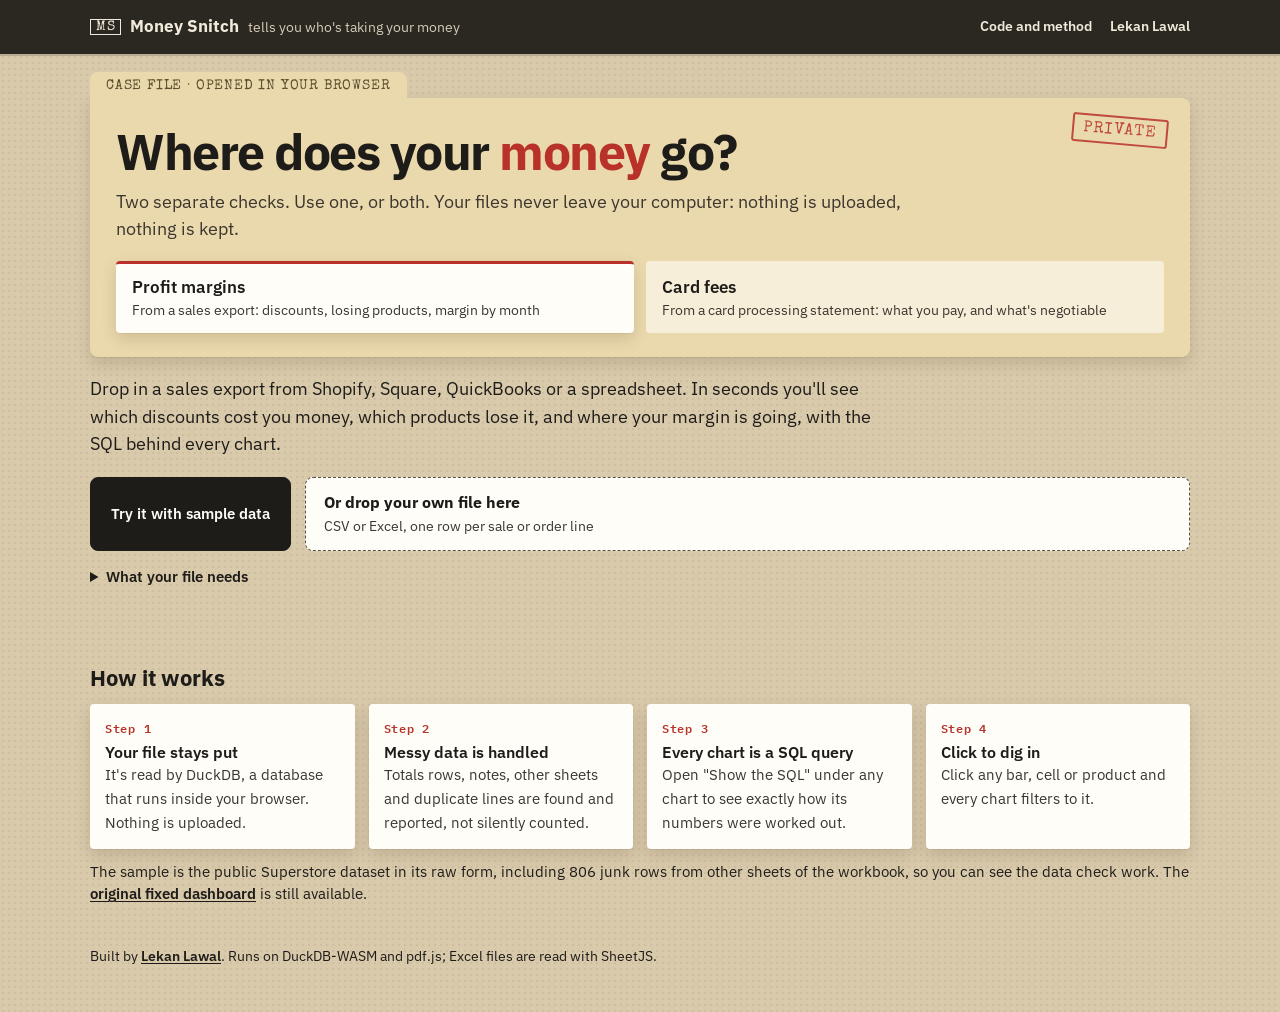
==== commit 98984c2a: "Portfolio transitions: load the shared warp so the tour flows between projects" ====
--- a/index.html
+++ b/index.html
@@ -12,6 +12,7 @@
 <link rel="stylesheet" href="console/style.css?v=20261105">
 <link rel="stylesheet" href="fees/fees.css?v=20261105">
 <script src="https://lekanlawal1.github.io/portfolio-site/portfolio-bar.js" data-project="store" defer></script>
+<script src="https://lekanlawal1.github.io/portfolio-site/warp.js"></script>
 </head>
 <body>
 <nav class="topbar"><div class="in">
--- a/console/style.css
+++ b/console/style.css
@@ -1,14 +1,14 @@
 /* Money Snitch: a case file. Paper sheets pinned to a board, a manila folder for each check,
    "exhibit" labels in a typewriter face, numbers in a monospace. The theme stays in the labels
    and the paper; the charts themselves stay plain. Data colours are tokens: --pos/--neg for
-   profit and loss (blue and red, not green and red, so they survive colour blindness), --mag
+   profit and loss (green and red: losses always sit left of zero or carry a minus sign, so colour is never the only cue), --mag
    for plain magnitudes like sales. */
 :root {
-  --board: #CDB896; --board-dot: rgba(90, 60, 25, .10);
-  --paper: #CDB896; --card: #FCFAF4; --soft: #F3ECDD; --manila: #EBD9AE; --manila-ink: #5E4F2E;
-  --ink: #22201B; --ink-2: #4A443A; --muted: #6E675B; --line: #E5DED0; --edge: #22201B;
+  --board: #D9CAAC; --board-dot: rgba(90, 60, 25, .08);
+  --paper: #D9CAAC; --card: #FFFDF8; --soft: #F3ECDD; --manila: #EBD9AE; --manila-ink: #5E4F2E;
+  --ink: #1E1C18; --ink-2: #3B362E; --muted: #575046; --line: #E5DED0; --edge: #22201B;
   --accent: #D9A441; --accent-ink: #22201B; --stamp: #B8322A; --note: #FFF0A6; --note-ink: #3A3320;
-  --pos: #2E5E8C; --neg: #B8322A; --mag: #8C7F68; --cell: #F3ECDD; --grid: #ECE5D7; --axis: #C9BFA9;
+  --pos: #237A45; --neg: #B8322A; --mag: #8C7F68; --cell: #F3ECDD; --grid: #ECE5D7; --axis: #C9BFA9;
   --warn: #6b4a00; --warn-bg: #FBF0D2;
   --shadow: 0 1px 0 rgba(0, 0, 0, .04), 0 6px 16px rgba(60, 40, 10, .16);
   --sans: "IBM Plex Sans", system-ui, -apple-system, "Segoe UI", sans-serif;
@@ -19,9 +19,9 @@
   :root {
     --board: #1C1915; --board-dot: rgba(255, 240, 210, .05);
     --paper: #1C1915; --card: #27231D; --soft: #312C24; --manila: #3E3523; --manila-ink: #E3D3A8;
-    --ink: #EFE7D6; --ink-2: #CFC6B3; --muted: #A0977F; --line: #3A342A; --edge: #EFE7D6;
+    --ink: #F4EEE2; --ink-2: #DDD5C4; --muted: #B5AC97; --line: #3A342A; --edge: #EFE7D6;
     --accent: #E0B25A; --accent-ink: #1C1915; --stamp: #E8705F; --note: #5A4E22; --note-ink: #F6EDCB;
-    --pos: #6FA3D6; --neg: #E8705F; --mag: #A3967C; --cell: #312C24; --grid: #353027; --axis: #5A5140;
+    --pos: #5CC285; --neg: #F07A68; --mag: #A3967C; --cell: #312C24; --grid: #353027; --axis: #5A5140;
     --warn: #f5d27a; --warn-bg: #3a2f12;
     --shadow: 0 1px 0 rgba(0, 0, 0, .3), 0 8px 18px rgba(0, 0, 0, .35);
   }
@@ -31,7 +31,8 @@
 body { background: var(--board) radial-gradient(var(--board-dot) 1px, transparent 1.6px) 0 0 / 6px 6px; color: var(--ink); font: 15.5px/1.55 var(--sans); }
 a { color: var(--ink); font-weight: 600; text-underline-offset: 2px; }
 .wrap { max-width: 1140px; margin: 0 auto; padding: 0 20px; }
-.lbl, .tile .l, .eyebrow { font: 12.5px/1.25 var(--type); letter-spacing: .06em; text-transform: uppercase; color: var(--muted); }
+.lbl, .tile .l { font: 600 12px/1.3 var(--mono); letter-spacing: .06em; text-transform: uppercase; color: var(--ink-2); }
+.eyebrow { font: 13.5px/1.25 var(--type); letter-spacing: .06em; text-transform: uppercase; }
 
 /* the top bar */
 .topbar { position: sticky; top: 0; z-index: 20; background: #2B2721; color: #F1EADB; box-shadow: 0 2px 0 rgba(0, 0, 0, .15); }
@@ -39,7 +40,7 @@
 .topbar a { color: #F1EADB; text-decoration: none; font-size: 14px; font-weight: 600; display: inline-flex; align-items: center; gap: 9px; }
 .topbar .brand { font-size: 16.5px; font-weight: 700; margin-right: auto; }
 .topbar .brand i { font: 14px var(--type); font-style: normal; border: 1.5px solid #F1EADB; padding: 0 5px; letter-spacing: .04em; }
-.topbar .brand small { font-weight: 400; color: #B9AF9C; font-size: 13px; }
+.topbar .brand small { font-weight: 400; color: #D6CCB8; font-size: 13.5px; }
 .topbar a:not(.brand):hover { text-decoration: underline; }
 .pill { color: #F1EADB; }
 .band { display: none; }
@@ -50,9 +51,9 @@
   padding: 7px 16px 2px; white-space: nowrap; overflow: hidden; text-overflow: ellipsis; }
 h1 { font: 700 clamp(2rem, 5vw, 3.1rem)/1.05 var(--sans); letter-spacing: -.03em; margin: 2px 0 10px; }
 h1 .hl { color: var(--stamp); }
-.hero .lead { color: var(--manila-ink); }
-.lead { color: var(--ink-2); font-size: 1.05rem; max-width: 50rem; }
-.stamp { display: inline-block; font: 15px/1 var(--type); letter-spacing: .08em; text-transform: uppercase; color: var(--stamp); border: 2px solid var(--stamp);
+.hero .lead { color: var(--ink-2); }
+.lead { color: var(--ink); font-size: 1.1rem; max-width: 50rem; }
+.stamp { display: inline-block; font: 16px/1 var(--type); letter-spacing: .08em; text-transform: uppercase; color: var(--stamp); border: 2px solid var(--stamp);
   padding: 5px 9px 4px; border-radius: 3px; transform: rotate(-3deg); opacity: .85; white-space: nowrap; }
 .hero .stamp { position: absolute; top: 18px; right: 22px; transform: rotate(5deg); }
 .start { display: flex; gap: 14px; flex-wrap: wrap; align-items: stretch; margin-top: 20px; }
@@ -64,8 +65,8 @@
 .drop.over, .drop:hover { background: var(--soft); border-color: var(--ink); }
 .drop input { position: absolute; width: 1px; height: 1px; opacity: 0; }
 .drop:focus-within { outline: 2px solid var(--ink); outline-offset: 2px; }
-.drop span { font-size: 13.5px; color: var(--muted); }
-.status { min-height: 1.5em; margin: 12px 2px 0; font-size: 14px; color: var(--ink-2); }
+.drop span { font-size: 14px; color: var(--ink-2); }
+.status { min-height: 1.5em; margin: 12px 2px 0; font-size: 15px; color: var(--ink); }
 .status.bad { color: var(--neg); }
 /* Bouncing bars while something is loading. Adapted from a loader on Uiverse.io by
    satyamchaudharydev (MIT). */
@@ -90,8 +91,8 @@
 .panel, .card, .tile, .findings, .steps > div, .check, .needs-body { background: var(--card); border-radius: 4px; box-shadow: var(--shadow); }
 .panel { margin: 22px 0; padding: 20px 22px; }
 .panel h2 { font: 700 1.4rem var(--sans); letter-spacing: -.02em; }
-.sub { color: var(--ink-2); font-size: 14.5px; margin: 4px 0 14px; }
-.needs { margin: 14px 0 0; font-size: 14px; color: var(--ink-2); max-width: 50rem; }
+.sub { color: var(--ink-2); font-size: 15px; margin: 4px 0 14px; }
+.needs { margin: 14px 0 0; font-size: 15px; color: var(--ink); max-width: 50rem; }
 .needs summary { cursor: pointer; font-weight: 600; color: var(--ink); width: fit-content; }
 .needs-body { margin-top: 8px; padding: 12px 16px; }
 .needs-body p { margin: 0 0 6px; }
@@ -101,7 +102,7 @@
 /* matching columns */
 .map-summary { font-size: 14px; color: var(--ink-2); margin: 0 0 10px; }
 .map-head, .map-row { display: grid; grid-template-columns: 26px minmax(0, 1.15fr) 26px minmax(0, 1fr); gap: 10px; align-items: center; }
-.map-head { font: 12px var(--type); letter-spacing: .06em; text-transform: uppercase; color: var(--muted); padding: 0 0 4px; }
+.map-head { font: 600 12px var(--mono); letter-spacing: .06em; text-transform: uppercase; color: var(--muted); padding: 0 0 4px; }
 .map-grid { display: grid; gap: 0; }
 .map-row { padding: 8px 0; border-top: 1px solid var(--line); }
 .map-state { width: 20px; height: 20px; border-radius: 50%; display: grid; place-items: center; font-size: 11px; font-weight: 800; border: 2px solid var(--axis); color: var(--muted); }
@@ -128,7 +129,7 @@
 
 /* the dashboard */
 #dash { margin-top: 20px; }
-.check { padding: 14px 18px; font-size: 14px; margin-bottom: 14px; border-top: 4px solid var(--manila); }
+.check { padding: 14px 18px; font-size: 15px; margin-bottom: 14px; border-top: 4px solid var(--manila); }
 .check .lbl { display: block; margin-bottom: 4px; }
 .check p { margin-bottom: 4px; }
 .link { background: none; border: 0; padding: 0; font: 600 13px var(--sans); color: var(--ink); text-decoration: underline; cursor: pointer; }
@@ -140,14 +141,15 @@
 .presets button:hover { border-color: var(--ink); }
 .chips { display: flex; flex-wrap: wrap; gap: 6px; align-items: center; }
 .chip { background: var(--note); color: var(--note-ink); border-color: transparent; }
-.hint { font-size: 13px; color: var(--ink-2); }
+.hint { font-size: 14px; color: var(--ink); font-weight: 500; }
 .kpis { display: grid; grid-template-columns: repeat(5, minmax(0, 1fr)); gap: 12px; margin-bottom: 18px; }
 .tile { padding: 13px 15px; min-width: 0; }
 .tile .v { font: 600 1.6rem/1.2 var(--mono); letter-spacing: -.04em; font-variant-numeric: tabular-nums; margin-top: 4px; }
-.tile .dl { font-size: 12.5px; min-height: 1.2em; }
+.tile .dl { font-size: 13.5px; min-height: 1.2em; }
+.tile .v.neg { color: var(--neg); }
 .tile .d { font-weight: 600; font-family: var(--mono); }
 .tile .d.up { color: var(--pos); } .tile .d.down { color: var(--neg); }
-.tile small { color: var(--muted); }
+.tile small { color: var(--ink-2); }
 
 /* the evidence: each finding is a pinned sheet, with a note on what to check next */
 .findings { background: none; box-shadow: none; margin-bottom: 20px; }
@@ -160,18 +162,18 @@
 .ev::before { content: ""; position: absolute; top: -6px; left: 50%; width: 12px; height: 12px; margin-left: -6px; border-radius: 50%;
   background: radial-gradient(circle at 35% 30%, #E9796D, #A3271F 60%); box-shadow: 0 2px 2px rgba(0, 0, 0, .3); }
 .ev .amt { font: 600 1.55rem/1.15 var(--mono); letter-spacing: -.04em; color: var(--neg); margin: 6px 0 4px; font-variant-numeric: tabular-nums; }
-.ev p { font-size: 14px; color: var(--ink-2); }
-.ev .see { display: inline-block; margin-top: 8px; font-size: 13px; }
+.ev p { font-size: 15px; color: var(--ink); }
+.ev .see { display: inline-block; margin-top: 8px; font-size: 14px; }
 .pnote { margin-top: 10px; }
-.pnote summary { cursor: pointer; font-size: 13px; font-weight: 600; color: var(--ink); list-style: none; display: inline-flex; gap: 6px; align-items: center; }
+.pnote summary { cursor: pointer; font-size: 14px; font-weight: 600; color: var(--ink); list-style: none; display: inline-flex; gap: 6px; align-items: center; }
 .pnote summary::-webkit-details-marker { display: none; }
 .pnote summary::before { content: ""; width: 9px; height: 9px; border-radius: 50%; background: radial-gradient(circle at 35% 30%, #F0D36A, #B8902A 65%); }
-.pnote[open] summary { color: var(--muted); }
-.pnote p { position: relative; margin-top: 10px; background: var(--note); color: var(--note-ink); padding: 12px 12px 10px; font-size: 13.5px; line-height: 1.5;
+.pnote[open] summary { color: var(--ink-2); }
+.pnote p { position: relative; margin-top: 10px; background: var(--note); color: var(--note-ink); padding: 12px 13px 11px; font-size: 14.5px; line-height: 1.5;
   max-width: 36rem; transform: rotate(-.6deg); box-shadow: 0 3px 8px rgba(60, 40, 10, .2); animation: note-in .18s ease-out; }
 @keyframes note-in { from { opacity: 0; transform: rotate(-3deg) translateY(-4px); } }
 @media (prefers-reduced-motion: reduce) { .pnote p { animation: none; } }
-.findings .fine { font-size: 12.5px; color: var(--ink); margin-top: 12px; opacity: .8; }
+.findings .fine { font-size: 13.5px; color: var(--ink); margin-top: 14px; font-weight: 500; }
 
 /* exhibits: every chart card gets a typed label */
 .grid { display: grid; grid-template-columns: repeat(2, minmax(0, 1fr)); gap: 18px; align-items: start; counter-reset: exhibit; }
@@ -179,18 +181,18 @@
 .card:empty { display: none; }
 .card.wide { grid-column: 1 / -1; }
 .card:not(:empty) { counter-increment: exhibit; }
-.card-head::before { content: "Exhibit " counter(exhibit, upper-alpha); display: block; font: 12.5px var(--type); letter-spacing: .06em; text-transform: uppercase; color: var(--muted); margin-bottom: 4px; }
-.card-head h3 { font: 700 1.1rem var(--sans); letter-spacing: -.01em; }
-.card-head p { font-size: 13.5px; color: var(--ink-2); margin: 2px 0 12px; }
-.chart-label { font-size: 12.5px; font-weight: 600; color: var(--ink-2); margin: 8px 0 2px; }
+.card-head::before { content: "Exhibit " counter(exhibit, upper-alpha); display: block; font: 600 12px var(--mono); letter-spacing: .08em; text-transform: uppercase; color: var(--stamp); margin-bottom: 4px; }
+.card-head h3 { font: 700 1.2rem var(--sans); letter-spacing: -.01em; }
+.card-head p { font-size: 14.5px; color: var(--ink-2); margin: 3px 0 12px; }
+.chart-label { font-size: 13.5px; font-weight: 600; color: var(--ink); margin: 8px 0 2px; }
 .empty { color: var(--muted); font-size: 14px; }
 
 /* charts */
 svg.chart { display: block; width: 100%; height: auto; overflow: visible; }
 svg.chart .grid { stroke: var(--grid); }
 svg.chart .grid.zero, svg.chart .axis { stroke: var(--axis); }
-svg.chart .tick { fill: var(--muted); font: 11px var(--sans); }
-svg.chart .note { fill: var(--ink-2); font: 600 11.5px var(--sans); }
+svg.chart .tick { fill: var(--ink-2); font: 12px var(--sans); }
+svg.chart .note { fill: var(--ink); font: 600 12.5px var(--sans); }
 svg.chart .bar.pos, svg.chart .mk.pos { fill: var(--pos); }
 svg.chart .bar.neg, svg.chart .mk.neg { fill: var(--neg); }
 svg.chart .bar.mag { fill: var(--mag); }
@@ -206,7 +208,7 @@
 svg.chart .hitband { fill: transparent; cursor: pointer; }
 svg.chart .hitband:hover, svg.chart .hitband:focus { fill: color-mix(in oklab, var(--ink) 6%, transparent); outline: none; }
 .hbars { display: grid; gap: 2px; }
-.hrow { display: grid; grid-template-columns: minmax(0, 140px) minmax(0, 1fr) 70px; gap: 10px; align-items: center; padding: 5px 4px; border-radius: 4px; cursor: pointer; font-size: 13.5px; }
+.hrow { display: grid; grid-template-columns: minmax(0, 150px) minmax(0, 1fr) 74px; gap: 10px; align-items: center; padding: 5px 4px; border-radius: 4px; cursor: pointer; font-size: 14.5px; }
 .hrow:hover, .hrow:focus, .hrow.on { background: var(--soft); outline: none; }
 .hrow.on .hl { font-weight: 700; }
 .hl { white-space: nowrap; overflow: hidden; text-overflow: ellipsis; }
@@ -214,7 +216,7 @@
 .track .zero { position: absolute; left: 50%; top: -3px; bottom: -3px; width: 1px; background: var(--axis); }
 .track .fill { position: absolute; top: 2px; height: 10px; border-radius: 2px; }
 .fill.pos { background: var(--pos); } .fill.neg { background: var(--neg); } .fill.mag { background: var(--mag); }
-.hv { text-align: right; font: 500 13px var(--mono); font-variant-numeric: tabular-nums; color: var(--ink-2); }
+.hv { text-align: right; font: 600 14px var(--mono); font-variant-numeric: tabular-nums; color: var(--ink-2); }
 .heat-wrap { overflow-x: auto; }
 table.heat { border-collapse: separate; border-spacing: 3px; width: 100%; font-size: 13px; font-variant-numeric: tabular-nums; }
 table.heat th { font-weight: 600; color: var(--ink-2); text-align: left; padding: 4px 6px; white-space: nowrap; }
@@ -223,15 +225,15 @@
 table.heat td:hover, table.heat td:focus { outline: 2px solid var(--ink); outline-offset: -1px; }
 table.heat td.none { color: var(--muted); cursor: default; background: none; }
 .tablewrap { overflow-x: auto; }
-table.data { border-collapse: collapse; width: 100%; font-size: 13.5px; }
+table.data { border-collapse: collapse; width: 100%; font-size: 14.5px; }
 table.data th, table.data td { padding: 8px 8px; border-bottom: 1px solid var(--line); text-align: left; }
-table.data th { font: 12px var(--type); letter-spacing: .05em; text-transform: uppercase; color: var(--muted); font-weight: 400; border-bottom: 1.5px solid var(--ink); }
+table.data th { font: 600 12px var(--mono); letter-spacing: .04em; text-transform: uppercase; color: var(--ink-2); border-bottom: 1.5px solid var(--ink); }
 table.data .n { text-align: right; font-family: var(--mono); font-variant-numeric: tabular-nums; white-space: nowrap; }
 table.data .neg { color: var(--neg); font-weight: 600; }
 table.data tbody tr { cursor: pointer; }
 table.data tbody tr:hover, table.data tbody tr:focus { background: var(--soft); outline: none; }
 details.sql { margin-top: 12px; border-top: 1px dashed var(--line); padding-top: 8px; }
-details.sql summary { cursor: pointer; font-size: 13px; font-weight: 600; color: var(--ink-2); }
+details.sql summary { cursor: pointer; font-size: 14px; font-weight: 600; color: var(--ink); }
 details.sql pre { margin-top: 8px; background: var(--soft); border-radius: 4px; padding: 12px; overflow-x: auto; font: 12.5px/1.5 var(--mono); white-space: pre-wrap; color: var(--ink); }
 .tip { position: absolute; z-index: 50; max-width: 280px; background: var(--ink); color: var(--card); font-size: 12.5px; line-height: 1.45; padding: 8px 10px; border-radius: 6px; pointer-events: none; }
 
@@ -239,12 +241,12 @@
 .how h2 { font: 700 1.4rem var(--sans); margin-bottom: 12px; }
 .steps { display: grid; grid-template-columns: repeat(4, 1fr); gap: 14px; }
 .steps > div { padding: 14px 15px; }
-.steps i { font: 13px var(--type); font-style: normal; display: block; color: var(--muted); letter-spacing: .06em; margin-bottom: 4px; }
+.steps i { font: 600 12px var(--mono); font-style: normal; display: block; color: var(--stamp); letter-spacing: .06em; margin-bottom: 4px; }
 .steps i::before { content: "Step "; }
 .steps b { display: block; font: 600 1rem var(--sans); }
-.steps span { font-size: 13.5px; color: var(--ink-2); }
-.note { color: var(--ink); font-size: 13.5px; margin-top: 12px; opacity: .85; }
-.foot { padding: 30px 20px 44px; color: var(--ink); font-size: 13px; opacity: .8; }
+.steps span { font-size: 14.5px; color: var(--ink-2); }
+.note { color: var(--ink); font-size: 14.5px; margin-top: 12px; }
+.foot { padding: 30px 20px 44px; color: var(--ink); font-size: 14px; }
 
 @media (max-width: 960px) { .kpis { grid-template-columns: repeat(3, minmax(0, 1fr)); } .steps { grid-template-columns: 1fr 1fr; } }
 @media (max-width: 760px) { .grid { grid-template-columns: minmax(0, 1fr); } .card.wide { grid-column: auto; } }
--- a/fees/fees.css
+++ b/fees/fees.css
@@ -1,16 +1,16 @@
 /* Card fees tab and the two tabs. Builds on console/style.css. Who-gets-the-money colours:
    the two pass-through parts are quiet slates, the negotiable part is the project's amber. */
-:root { --c-bank: #5C6577; --c-net: #A9B0BD; --ok: #2E6B48; --bad: #B8322A; --info: #2E5E8C; }
+:root { --c-bank: #5C6577; --c-net: #A9B0BD; --ok: #237A45; --bad: #B8322A; --info: #2E5E8C; }
 @media (prefers-color-scheme: dark) {
   :root { --c-bank: #8E98AD; --c-net: #4F5767; --ok: #6FC08F; --bad: #E8705F; --info: #6FA3D6; }
 }
 
 /* tabs: two index cards inside the case folder */
 .tabs { display: grid; grid-template-columns: 1fr 1fr; gap: 12px; margin: 18px 0 2px; }
-.tabs [role="tab"] { text-align: left; font: inherit; color: var(--ink); background: color-mix(in oklab, var(--card) 45%, transparent); border: 0; border-radius: 4px;
+.tabs [role="tab"] { text-align: left; font: inherit; color: var(--ink); background: color-mix(in oklab, var(--card) 60%, transparent); border: 0; border-radius: 4px;
   border-top: 3px solid transparent; padding: 12px 16px; cursor: pointer; display: grid; gap: 2px; transition: background .15s, box-shadow .15s; }
 .tabs [role="tab"] b { font: 600 1.05rem var(--sans); }
-.tabs [role="tab"] span { font-size: 13px; color: var(--ink-2); }
+.tabs [role="tab"] span { font-size: 14px; color: var(--ink-2); }
 .tabs [role="tab"]:hover { background: color-mix(in oklab, var(--card) 75%, transparent); }
 .tabs [role="tab"][aria-selected="true"] { background: var(--card); border-top-color: var(--stamp); box-shadow: var(--shadow); }
 .tabs [role="tab"]:focus-visible { outline: 2px solid var(--ink); outline-offset: 2px; }
@@ -20,7 +20,7 @@
 #fee-dash { margin-top: 20px; }
 .fee-summary { background: var(--card); border-radius: 4px; padding: 18px 20px; box-shadow: var(--shadow); margin-bottom: 18px; border-top: 4px solid var(--manila); }
 .fee-summary p { margin: 6px 0; color: var(--ink-2); max-width: 62rem; }
-.fee-summary .kicker { font: 12.5px var(--type); letter-spacing: .05em; text-transform: uppercase; color: var(--muted); margin-top: 0; }
+.fee-summary .kicker { font: 600 12px var(--mono); letter-spacing: .05em; text-transform: uppercase; color: var(--ink-2); margin-top: 0; }
 .fee-summary .headline { font: 600 1.25rem/1.4 var(--sans); color: var(--ink); }
 .fee-summary b { color: var(--ink); }
 .verdict { font-size: 14px; padding: 9px 12px; border-radius: 4px; border-left: 3px solid var(--ink); }
@@ -39,7 +39,7 @@
 .split i:focus { outline: 3px solid var(--ink); outline-offset: -3px; }
 .legend { display: grid; grid-template-columns: repeat(auto-fit, minmax(220px, 1fr)); gap: 8px 18px; margin-top: 12px; }
 .legend > div { display: grid; grid-template-columns: 14px 1fr auto; gap: 0 8px; align-items: baseline; font-size: 14px; }
-.legend small { grid-column: 2 / -1; color: var(--muted); font-size: 12.5px; }
+.legend small { grid-column: 2 / -1; color: var(--ink-2); font-size: 13.5px; }
 .legend .amt { font: 600 14px var(--mono); font-variant-numeric: tabular-nums; }
 .sw { display: inline-block; width: 12px; height: 12px; border-radius: 2px; margin-right: 6px; vertical-align: -1px; }
 .legend .sw { margin: 0; }
@@ -47,7 +47,7 @@
 /* findings: numbered exhibits, each with a pinned note on what to ask */
 .flist { list-style: none; padding: 0; display: grid; gap: 12px; counter-reset: f; }
 .flist li { counter-increment: f; position: relative; background: var(--soft); border-radius: 4px; border-left: 4px solid var(--c-net); padding: 12px 14px 10px; }
-.flist li::before { content: "Count " counter(f); display: block; font: 12px var(--type); letter-spacing: .06em; text-transform: uppercase; color: var(--muted); margin-bottom: 2px; }
+.flist li::before { content: "Count " counter(f); display: block; font: 600 12px var(--mono); letter-spacing: .08em; text-transform: uppercase; color: var(--stamp); margin-bottom: 2px; }
 .flist li.k-overcharge, .flist li.k-downgrade { border-left-color: var(--neg); }
 .flist li.k-markup, .flist li.k-fixed { border-left-color: var(--accent); }
 .flist li.k-habit { border-left-color: var(--pos); }
@@ -55,15 +55,15 @@
 .flist .ft b { font-size: 15px; }
 .flist .amt { font: 600 1.05rem var(--mono); white-space: nowrap; font-variant-numeric: tabular-nums; color: var(--neg); }
 .flist .amt small { font: 500 12px var(--sans); color: var(--muted); }
-.flist p { font-size: 14px; color: var(--ink-2); margin-top: 3px; }
+.flist p { font-size: 15px; color: var(--ink); margin-top: 3px; }
 .flist .pnote p { color: var(--note-ink); }
 
 /* checks */
 .checks { list-style: none; padding: 0; display: grid; gap: 6px; }
-.checks li { display: grid; grid-template-columns: 24px 1fr; gap: 8px; font-size: 13.5px; }
+.checks li { display: grid; grid-template-columns: 24px 1fr; gap: 8px; font-size: 14.5px; }
 .checks .mark { width: 22px; height: 22px; border-radius: 50%; display: grid; place-items: center; font-weight: 800; color: var(--card); font-size: 13px; }
 .checks .ok .mark { background: var(--ok); } .checks .bad .mark { background: var(--bad); }
-.checks small { display: block; color: var(--muted); font-size: 12px; overflow-wrap: anywhere; }
+.checks small { display: block; color: var(--ink-2); font-size: 13px; overflow-wrap: anywhere; }
 .checks .bad b { color: var(--bad); }
 .fine { font-size: 12px; color: var(--muted); margin-top: 8px; }
 .fine a { font-weight: 500; }
